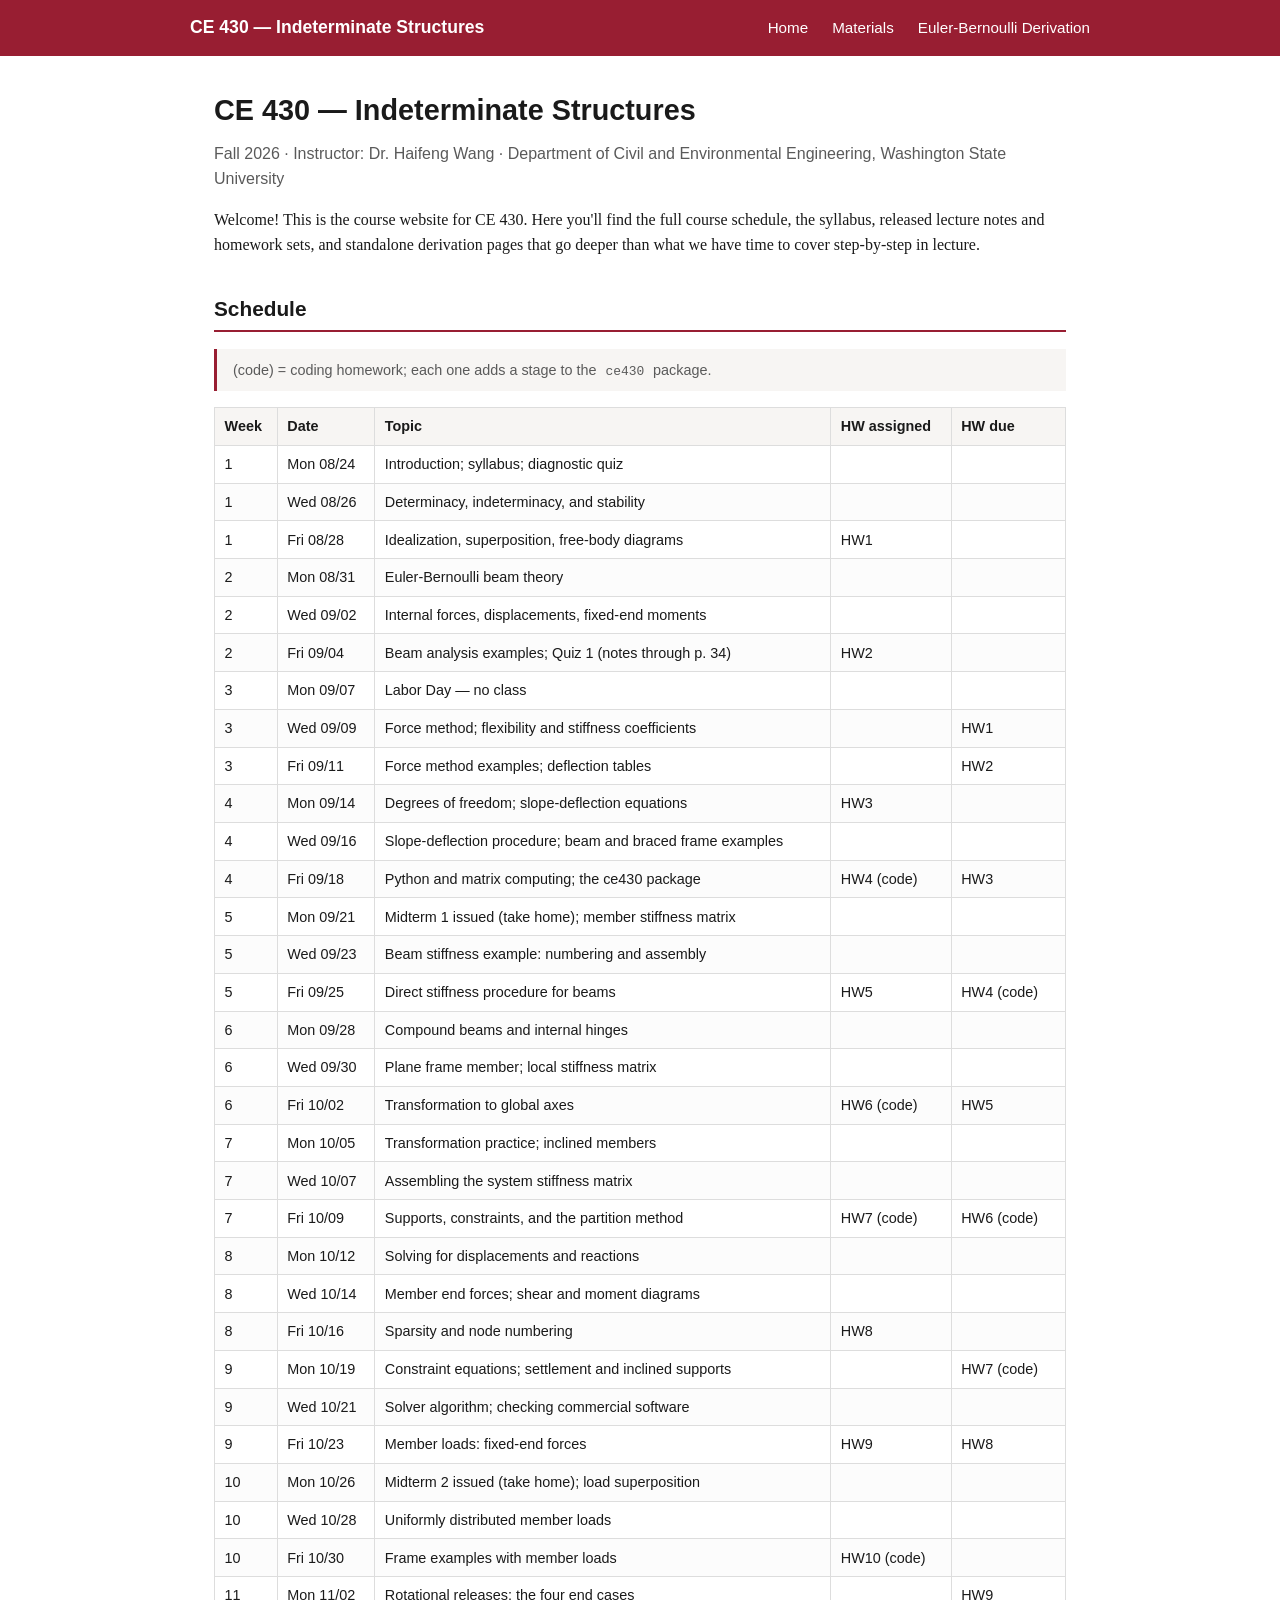
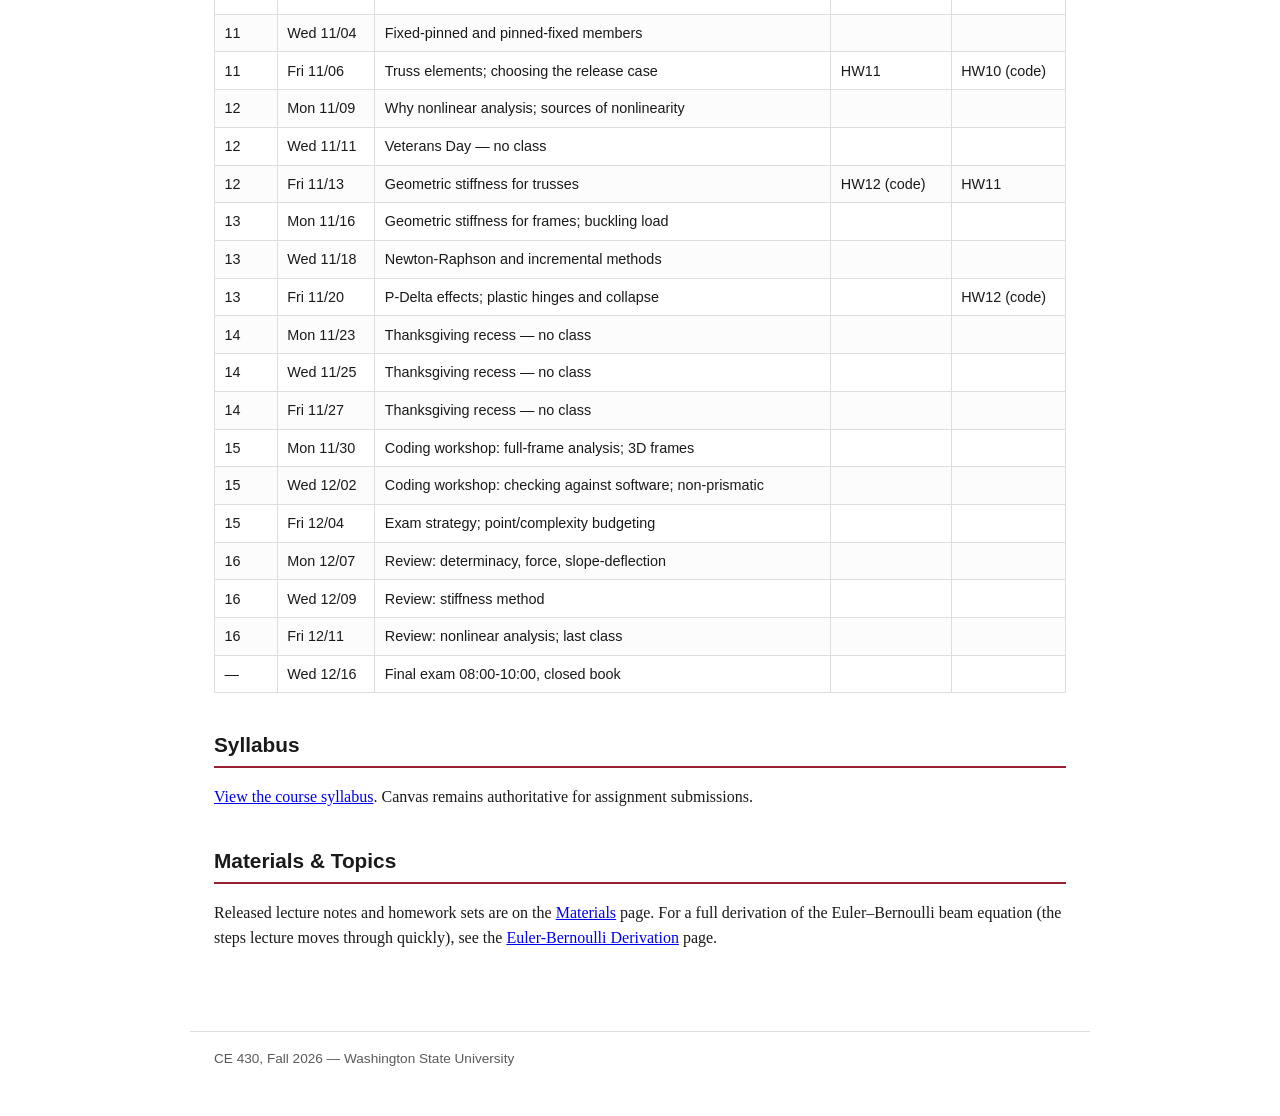
==== index.html @ 5d398f85 "site: update schedule — beam analysis and Quiz 1 on 09/04, force method shifted to week 3" ====
<!DOCTYPE html>
<html lang="en">
<head>
<meta charset="UTF-8">
<meta name="viewport" content="width=device-width, initial-scale=1">
<title>CE 430 — Course Home</title>
<link rel="stylesheet" href="assets/style.css">
</head>
<body>
<header class="site-nav">
<nav>
<span class="site-title">CE 430 — Indeterminate Structures</span>
<a href="index.html">Home</a>
<a href="materials.html">Materials</a>
<a href="euler_bernoulli.html">Euler-Bernoulli Derivation</a>
</nav>
</header>

<main>
<h1>CE 430 — Indeterminate Structures</h1>
<p class="subtitle">Fall 2026 &middot; Instructor: Dr. Haifeng Wang &middot; Department of Civil and Environmental Engineering, Washington State University</p>

<p>Welcome! This is the course website for CE 430. Here you'll find the
full course schedule, the syllabus, released lecture notes and
homework sets, and standalone derivation pages that go deeper than
what we have time to cover step-by-step in lecture.</p>

<h2>Schedule</h2>
<p class="schedule-note">(code) = coding homework; each one adds a stage to the <code>ce430</code> package.</p>
<table class="schedule">
  <thead>
    <tr><th>Week</th><th>Date</th><th>Topic</th><th>HW assigned</th><th>HW due</th></tr>
  </thead>
  <tbody>
    <tr><td>1</td><td>Mon 08/24</td><td>Introduction; syllabus; diagnostic quiz</td><td></td><td></td></tr>
    <tr><td>1</td><td>Wed 08/26</td><td>Determinacy, indeterminacy, and stability</td><td></td><td></td></tr>
    <tr><td>1</td><td>Fri 08/28</td><td>Idealization, superposition, free-body diagrams</td><td>HW1</td><td></td></tr>
    <tr><td>2</td><td>Mon 08/31</td><td>Euler-Bernoulli beam theory</td><td></td><td></td></tr>
    <tr><td>2</td><td>Wed 09/02</td><td>Internal forces, displacements, fixed-end moments</td><td></td><td></td></tr>
    <tr><td>2</td><td>Fri 09/04</td><td>Beam analysis examples; Quiz 1 (notes through p. 34)</td><td>HW2</td><td></td></tr>
    <tr><td>3</td><td>Mon 09/07</td><td>Labor Day — no class</td><td></td><td></td></tr>
    <tr><td>3</td><td>Wed 09/09</td><td>Force method; flexibility and stiffness coefficients</td><td></td><td>HW1</td></tr>
    <tr><td>3</td><td>Fri 09/11</td><td>Force method examples; deflection tables</td><td></td><td>HW2</td></tr>
    <tr><td>4</td><td>Mon 09/14</td><td>Degrees of freedom; slope-deflection equations</td><td>HW3</td><td></td></tr>
    <tr><td>4</td><td>Wed 09/16</td><td>Slope-deflection procedure; beam and braced frame examples</td><td></td><td></td></tr>
    <tr><td>4</td><td>Fri 09/18</td><td>Python and matrix computing; the ce430 package</td><td>HW4 (code)</td><td>HW3</td></tr>
    <tr><td>5</td><td>Mon 09/21</td><td>Midterm 1 issued (take home); member stiffness matrix</td><td></td><td></td></tr>
    <tr><td>5</td><td>Wed 09/23</td><td>Beam stiffness example: numbering and assembly</td><td></td><td></td></tr>
    <tr><td>5</td><td>Fri 09/25</td><td>Direct stiffness procedure for beams</td><td>HW5</td><td>HW4 (code)</td></tr>
    <tr><td>6</td><td>Mon 09/28</td><td>Compound beams and internal hinges</td><td></td><td></td></tr>
    <tr><td>6</td><td>Wed 09/30</td><td>Plane frame member; local stiffness matrix</td><td></td><td></td></tr>
    <tr><td>6</td><td>Fri 10/02</td><td>Transformation to global axes</td><td>HW6 (code)</td><td>HW5</td></tr>
    <tr><td>7</td><td>Mon 10/05</td><td>Transformation practice; inclined members</td><td></td><td></td></tr>
    <tr><td>7</td><td>Wed 10/07</td><td>Assembling the system stiffness matrix</td><td></td><td></td></tr>
    <tr><td>7</td><td>Fri 10/09</td><td>Supports, constraints, and the partition method</td><td>HW7 (code)</td><td>HW6 (code)</td></tr>
    <tr><td>8</td><td>Mon 10/12</td><td>Solving for displacements and reactions</td><td></td><td></td></tr>
    <tr><td>8</td><td>Wed 10/14</td><td>Member end forces; shear and moment diagrams</td><td></td><td></td></tr>
    <tr><td>8</td><td>Fri 10/16</td><td>Sparsity and node numbering</td><td>HW8</td><td></td></tr>
    <tr><td>9</td><td>Mon 10/19</td><td>Constraint equations; settlement and inclined supports</td><td></td><td>HW7 (code)</td></tr>
    <tr><td>9</td><td>Wed 10/21</td><td>Solver algorithm; checking commercial software</td><td></td><td></td></tr>
    <tr><td>9</td><td>Fri 10/23</td><td>Member loads: fixed-end forces</td><td>HW9</td><td>HW8</td></tr>
    <tr><td>10</td><td>Mon 10/26</td><td>Midterm 2 issued (take home); load superposition</td><td></td><td></td></tr>
    <tr><td>10</td><td>Wed 10/28</td><td>Uniformly distributed member loads</td><td></td><td></td></tr>
    <tr><td>10</td><td>Fri 10/30</td><td>Frame examples with member loads</td><td>HW10 (code)</td><td></td></tr>
    <tr><td>11</td><td>Mon 11/02</td><td>Rotational releases: the four end cases</td><td></td><td>HW9</td></tr>
    <tr><td>11</td><td>Wed 11/04</td><td>Fixed-pinned and pinned-fixed members</td><td></td><td></td></tr>
    <tr><td>11</td><td>Fri 11/06</td><td>Truss elements; choosing the release case</td><td>HW11</td><td>HW10 (code)</td></tr>
    <tr><td>12</td><td>Mon 11/09</td><td>Why nonlinear analysis; sources of nonlinearity</td><td></td><td></td></tr>
    <tr><td>12</td><td>Wed 11/11</td><td>Veterans Day — no class</td><td></td><td></td></tr>
    <tr><td>12</td><td>Fri 11/13</td><td>Geometric stiffness for trusses</td><td>HW12 (code)</td><td>HW11</td></tr>
    <tr><td>13</td><td>Mon 11/16</td><td>Geometric stiffness for frames; buckling load</td><td></td><td></td></tr>
    <tr><td>13</td><td>Wed 11/18</td><td>Newton-Raphson and incremental methods</td><td></td><td></td></tr>
    <tr><td>13</td><td>Fri 11/20</td><td>P-Delta effects; plastic hinges and collapse</td><td></td><td>HW12 (code)</td></tr>
    <tr><td>14</td><td>Mon 11/23</td><td>Thanksgiving recess — no class</td><td></td><td></td></tr>
    <tr><td>14</td><td>Wed 11/25</td><td>Thanksgiving recess — no class</td><td></td><td></td></tr>
    <tr><td>14</td><td>Fri 11/27</td><td>Thanksgiving recess — no class</td><td></td><td></td></tr>
    <tr><td>15</td><td>Mon 11/30</td><td>Coding workshop: full-frame analysis; 3D frames</td><td></td><td></td></tr>
    <tr><td>15</td><td>Wed 12/02</td><td>Coding workshop: checking against software; non-prismatic</td><td></td><td></td></tr>
    <tr><td>15</td><td>Fri 12/04</td><td>Exam strategy; point/complexity budgeting</td><td></td><td></td></tr>
    <tr><td>16</td><td>Mon 12/07</td><td>Review: determinacy, force, slope-deflection</td><td></td><td></td></tr>
    <tr><td>16</td><td>Wed 12/09</td><td>Review: stiffness method</td><td></td><td></td></tr>
    <tr><td>16</td><td>Fri 12/11</td><td>Review: nonlinear analysis; last class</td><td></td><td></td></tr>
    <tr><td>—</td><td>Wed 12/16</td><td>Final exam 08:00-10:00, closed book</td><td></td><td></td></tr>
  </tbody>
</table>
<h2>Syllabus</h2>
<p><a href="syllabus.html">View the course syllabus</a>.
Canvas remains authoritative for assignment submissions.</p>

<h2>Materials &amp; Topics</h2>
<p>Released lecture notes and homework sets are on the
<a href="materials.html">Materials</a> page. For a full derivation of
the Euler&ndash;Bernoulli beam equation (the steps lecture moves
through quickly), see the
<a href="euler_bernoulli.html">Euler-Bernoulli Derivation</a> page.</p>
</main>

<footer class="site-footer">
CE 430, Fall 2026 &mdash; Washington State University
</footer>
</body>
</html>
---- assets/style.css ----
:root {
  --accent: #981e32;
  --text: #1a1a1a;
  --muted: #5a5a5a;
  --border: #ddd;
  --bg-alt: #f7f5f3;
}

* { box-sizing: border-box; }

body {
  margin: 0;
  font-family: Georgia, "Times New Roman", serif;
  color: var(--text);
  line-height: 1.55;
  background: #fff;
}

header.site-nav {
  background: var(--accent);
  padding: 0.9rem 1.5rem;
}

header.site-nav nav {
  max-width: 900px;
  margin: 0 auto;
  display: flex;
  flex-wrap: wrap;
  gap: 1.5rem;
  align-items: baseline;
}

header.site-nav .site-title {
  font-family: Arial, Helvetica, sans-serif;
  font-weight: bold;
  color: #fff;
  font-size: 1.1rem;
  margin-right: auto;
}

header.site-nav a {
  color: #fff;
  text-decoration: none;
  font-family: Arial, Helvetica, sans-serif;
  font-size: 0.95rem;
}

header.site-nav a:hover {
  text-decoration: underline;
}

main {
  max-width: 900px;
  margin: 0 auto;
  padding: 2rem 1.5rem 4rem;
}

h1, h2, h3 {
  font-family: Arial, Helvetica, sans-serif;
  color: var(--text);
}

h1 { font-size: 1.8rem; margin-top: 0; }
h2 {
  font-size: 1.3rem;
  border-bottom: 2px solid var(--accent);
  padding-bottom: 0.3rem;
  margin-top: 2.2rem;
}

.subtitle {
  font-family: Arial, Helvetica, sans-serif;
  color: var(--muted);
  margin-top: -0.6rem;
}

.schedule-note, .caveat {
  font-family: Arial, Helvetica, sans-serif;
  font-size: 0.9rem;
  color: var(--muted);
  background: var(--bg-alt);
  border-left: 3px solid var(--accent);
  padding: 0.6rem 1rem;
}

table {
  border-collapse: collapse;
  width: 100%;
  font-family: Arial, Helvetica, sans-serif;
  font-size: 0.9rem;
  margin: 1rem 0 2rem;
}

table.schedule th, table.schedule td,
table.materials th, table.materials td {
  border: 1px solid var(--border);
  padding: 0.45rem 0.6rem;
  text-align: left;
  vertical-align: top;
}

table th {
  background: var(--bg-alt);
  font-weight: bold;
}

table.schedule tr:nth-child(even) td {
  background: #fcfcfc;
}

code {
  background: var(--bg-alt);
  padding: 0.1rem 0.3rem;
  border-radius: 3px;
  font-size: 0.9em;
}

.material-row {
  display: flex;
  justify-content: space-between;
  align-items: center;
  gap: 1rem;
  padding: 0.7rem 0;
  border-bottom: 1px solid var(--border);
}

.material-row a.download {
  font-family: Arial, Helvetica, sans-serif;
  background: var(--accent);
  color: #fff;
  text-decoration: none;
  padding: 0.35rem 0.9rem;
  border-radius: 4px;
  font-size: 0.9rem;
  white-space: nowrap;
}

.material-row a.download:hover {
  opacity: 0.85;
}

figure {
  margin: 1.5rem 0;
  text-align: center;
}

figure img {
  max-width: 100%;
  border: 1px solid var(--border);
  border-radius: 4px;
  background: #fff;
}

figcaption {
  font-family: Arial, Helvetica, sans-serif;
  font-size: 0.85rem;
  color: var(--muted);
  margin-top: 0.4rem;
}

.step {
  margin: 1.6rem 0;
}

.summary-table td, .summary-table th {
  font-size: 0.85rem;
}

footer.site-footer {
  max-width: 900px;
  margin: 0 auto;
  padding: 1rem 1.5rem 3rem;
  font-family: Arial, Helvetica, sans-serif;
  color: var(--muted);
  font-size: 0.85rem;
  border-top: 1px solid var(--border);
}
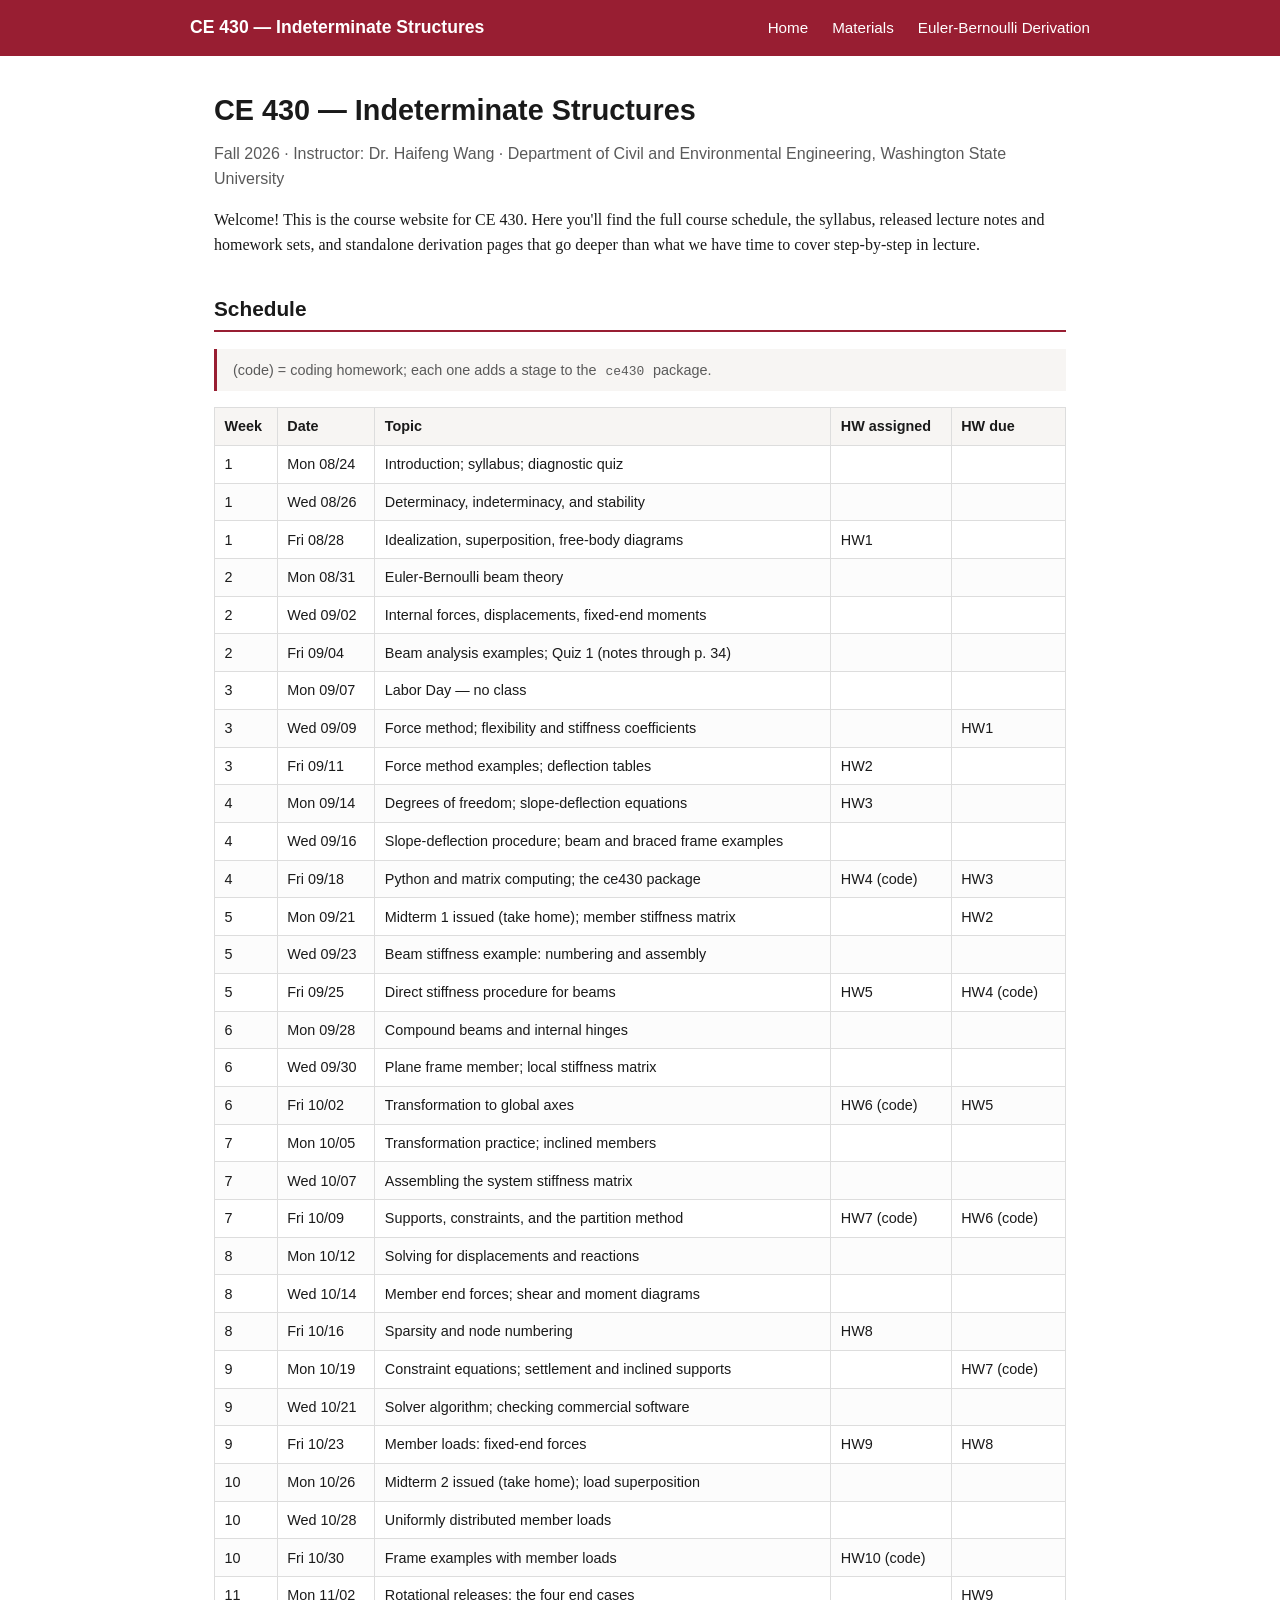
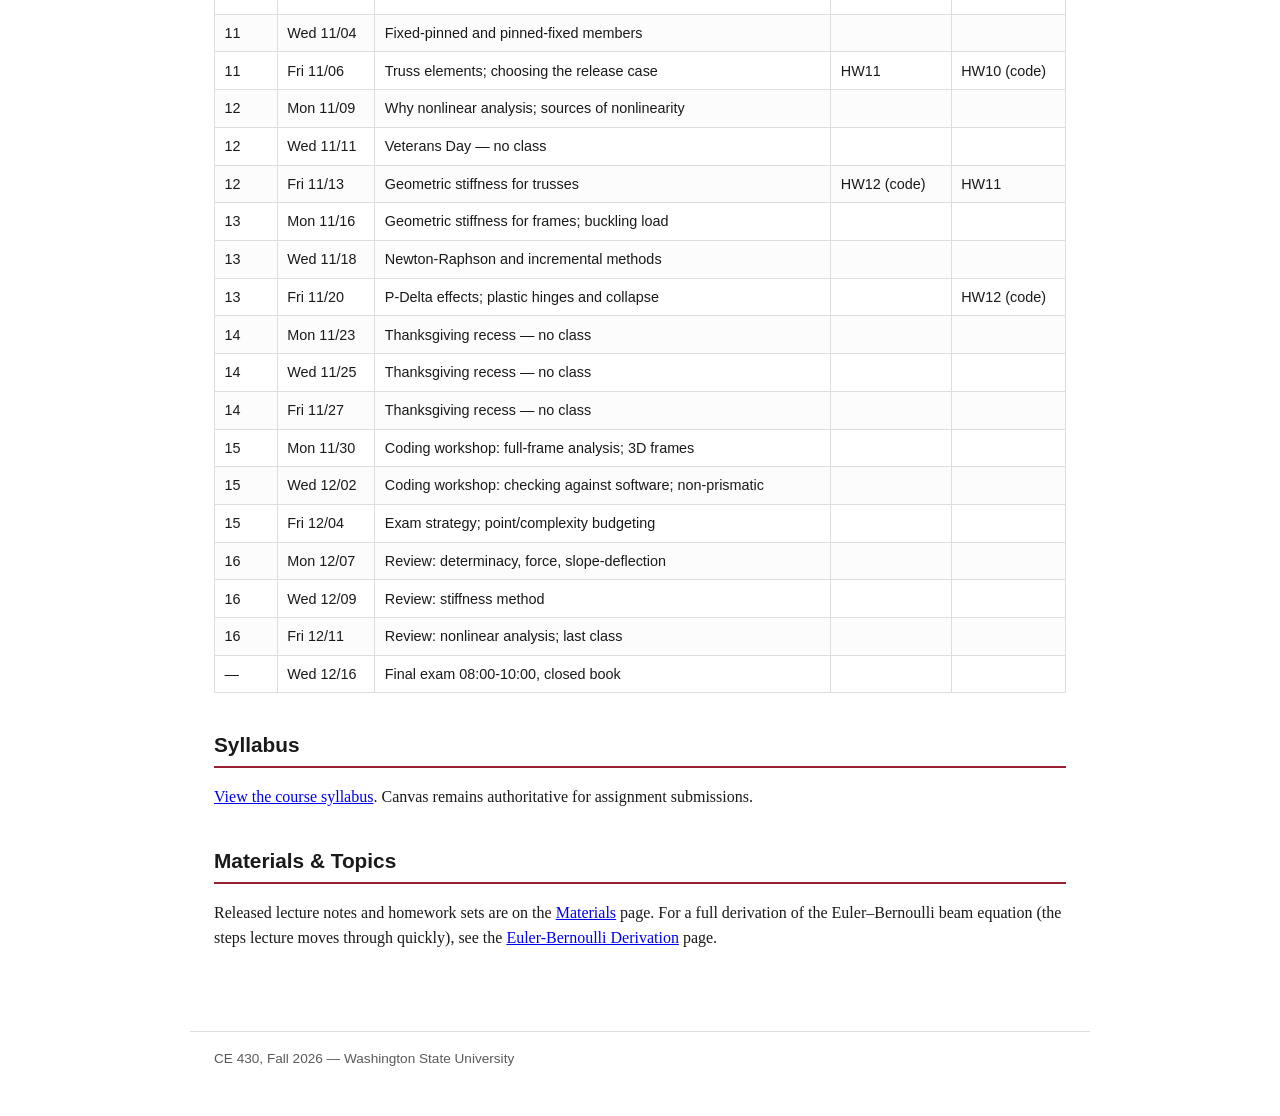
==== commit 2bf52a6d: "site: update schedule — HW2 posted 09/11, due 09/21 Amends the previous schedule update: HW2 is not " ====
--- a/index.html
+++ b/index.html
@@ -37,14 +37,14 @@
     <tr><td>1</td><td>Fri 08/28</td><td>Idealization, superposition, free-body diagrams</td><td>HW1</td><td></td></tr>
     <tr><td>2</td><td>Mon 08/31</td><td>Euler-Bernoulli beam theory</td><td></td><td></td></tr>
     <tr><td>2</td><td>Wed 09/02</td><td>Internal forces, displacements, fixed-end moments</td><td></td><td></td></tr>
-    <tr><td>2</td><td>Fri 09/04</td><td>Beam analysis examples; Quiz 1 (notes through p. 34)</td><td>HW2</td><td></td></tr>
+    <tr><td>2</td><td>Fri 09/04</td><td>Beam analysis examples; Quiz 1 (notes through p. 34)</td><td></td><td></td></tr>
     <tr><td>3</td><td>Mon 09/07</td><td>Labor Day — no class</td><td></td><td></td></tr>
     <tr><td>3</td><td>Wed 09/09</td><td>Force method; flexibility and stiffness coefficients</td><td></td><td>HW1</td></tr>
-    <tr><td>3</td><td>Fri 09/11</td><td>Force method examples; deflection tables</td><td></td><td>HW2</td></tr>
+    <tr><td>3</td><td>Fri 09/11</td><td>Force method examples; deflection tables</td><td>HW2</td><td></td></tr>
     <tr><td>4</td><td>Mon 09/14</td><td>Degrees of freedom; slope-deflection equations</td><td>HW3</td><td></td></tr>
     <tr><td>4</td><td>Wed 09/16</td><td>Slope-deflection procedure; beam and braced frame examples</td><td></td><td></td></tr>
     <tr><td>4</td><td>Fri 09/18</td><td>Python and matrix computing; the ce430 package</td><td>HW4 (code)</td><td>HW3</td></tr>
-    <tr><td>5</td><td>Mon 09/21</td><td>Midterm 1 issued (take home); member stiffness matrix</td><td></td><td></td></tr>
+    <tr><td>5</td><td>Mon 09/21</td><td>Midterm 1 issued (take home); member stiffness matrix</td><td></td><td>HW2</td></tr>
     <tr><td>5</td><td>Wed 09/23</td><td>Beam stiffness example: numbering and assembly</td><td></td><td></td></tr>
     <tr><td>5</td><td>Fri 09/25</td><td>Direct stiffness procedure for beams</td><td>HW5</td><td>HW4 (code)</td></tr>
     <tr><td>6</td><td>Mon 09/28</td><td>Compound beams and internal hinges</td><td></td><td></td></tr>
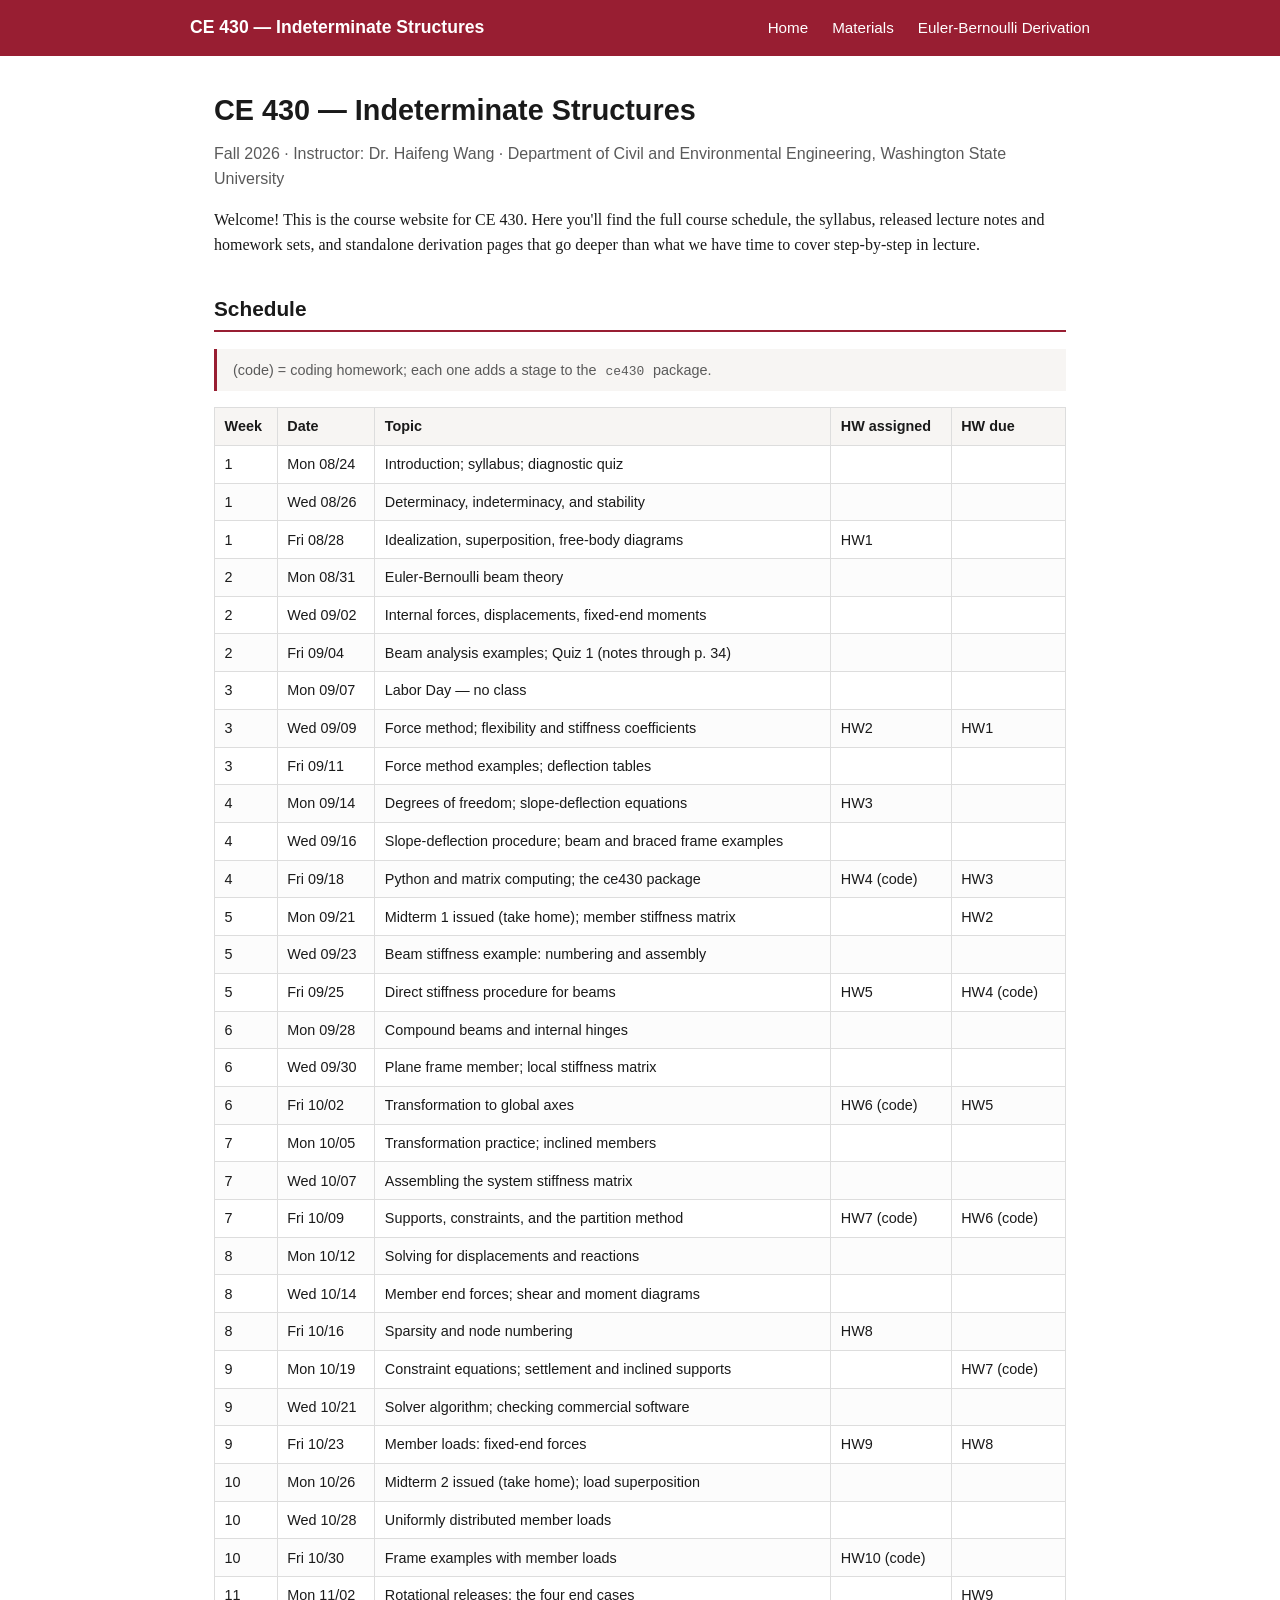
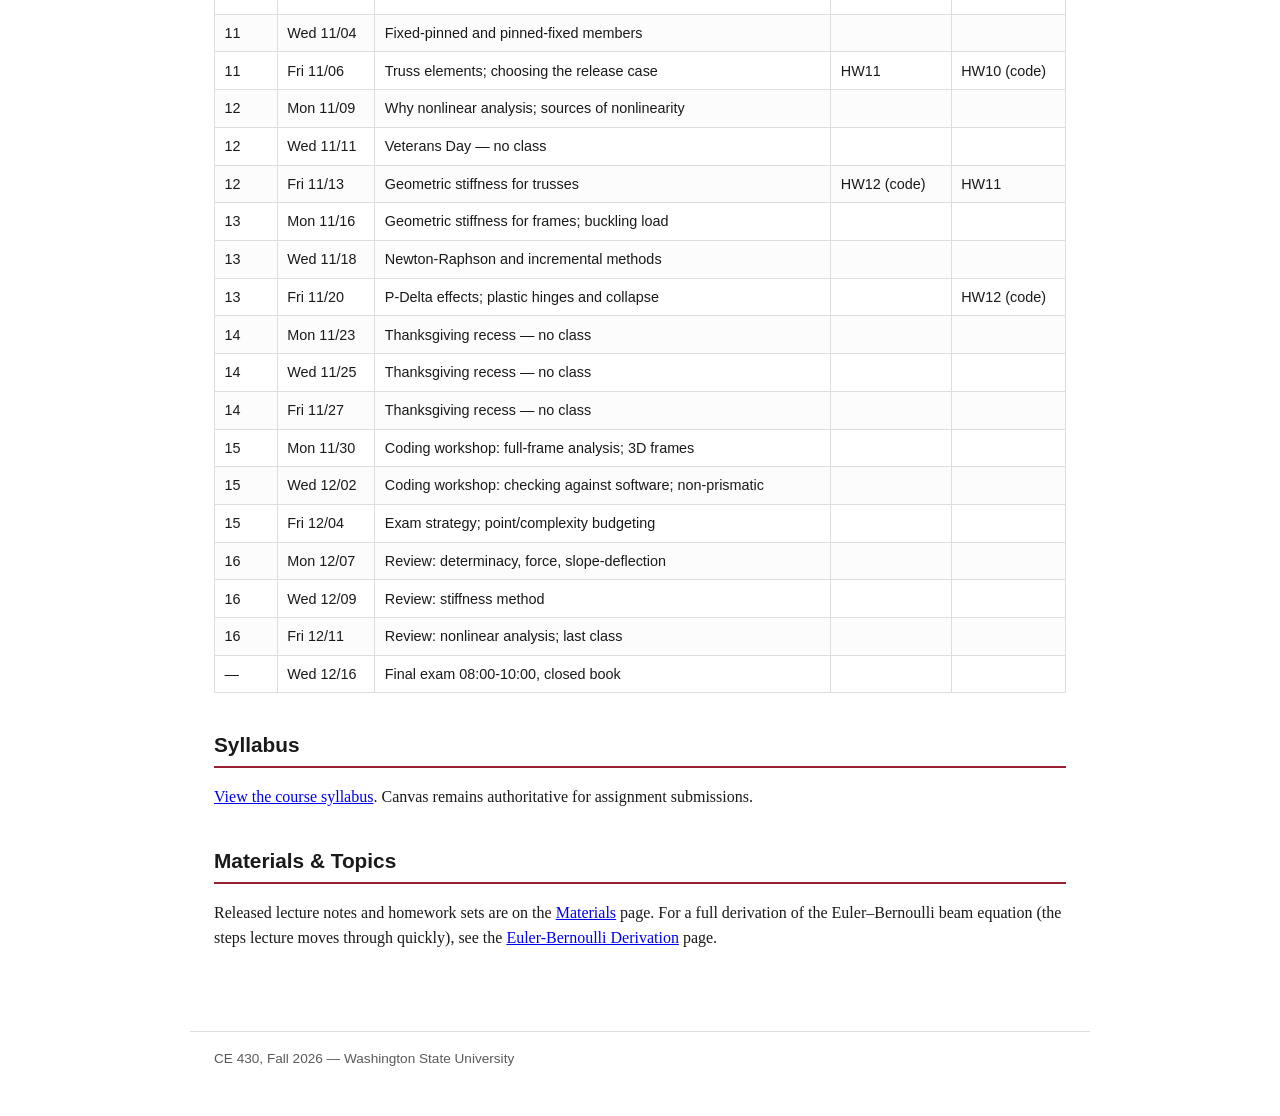
==== commit 71b31ecf: "site: HW2 posted 09/09" ====
--- a/index.html
+++ b/index.html
@@ -39,8 +39,8 @@
     <tr><td>2</td><td>Wed 09/02</td><td>Internal forces, displacements, fixed-end moments</td><td></td><td></td></tr>
     <tr><td>2</td><td>Fri 09/04</td><td>Beam analysis examples; Quiz 1 (notes through p. 34)</td><td></td><td></td></tr>
     <tr><td>3</td><td>Mon 09/07</td><td>Labor Day — no class</td><td></td><td></td></tr>
-    <tr><td>3</td><td>Wed 09/09</td><td>Force method; flexibility and stiffness coefficients</td><td></td><td>HW1</td></tr>
-    <tr><td>3</td><td>Fri 09/11</td><td>Force method examples; deflection tables</td><td>HW2</td><td></td></tr>
+    <tr><td>3</td><td>Wed 09/09</td><td>Force method; flexibility and stiffness coefficients</td><td>HW2</td><td>HW1</td></tr>
+    <tr><td>3</td><td>Fri 09/11</td><td>Force method examples; deflection tables</td><td></td><td></td></tr>
     <tr><td>4</td><td>Mon 09/14</td><td>Degrees of freedom; slope-deflection equations</td><td>HW3</td><td></td></tr>
     <tr><td>4</td><td>Wed 09/16</td><td>Slope-deflection procedure; beam and braced frame examples</td><td></td><td></td></tr>
     <tr><td>4</td><td>Fri 09/18</td><td>Python and matrix computing; the ce430 package</td><td>HW4 (code)</td><td>HW3</td></tr>
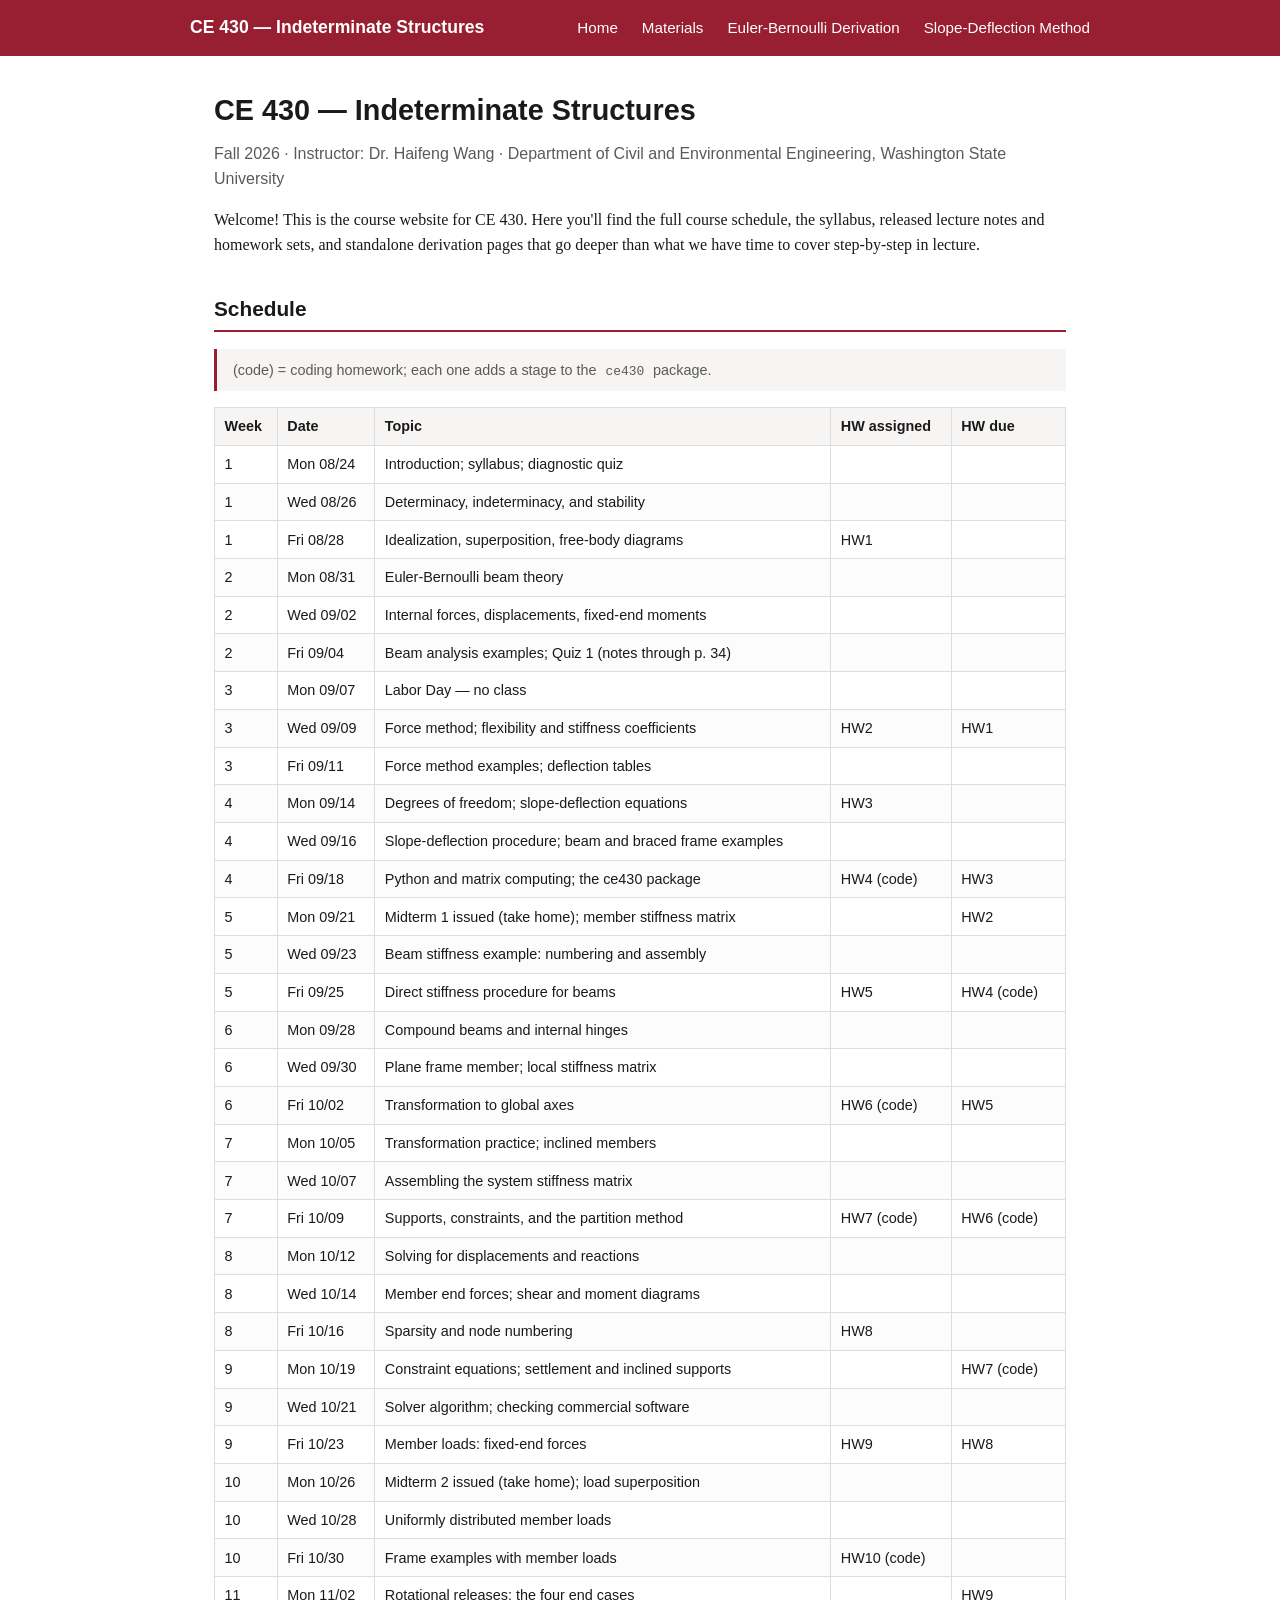
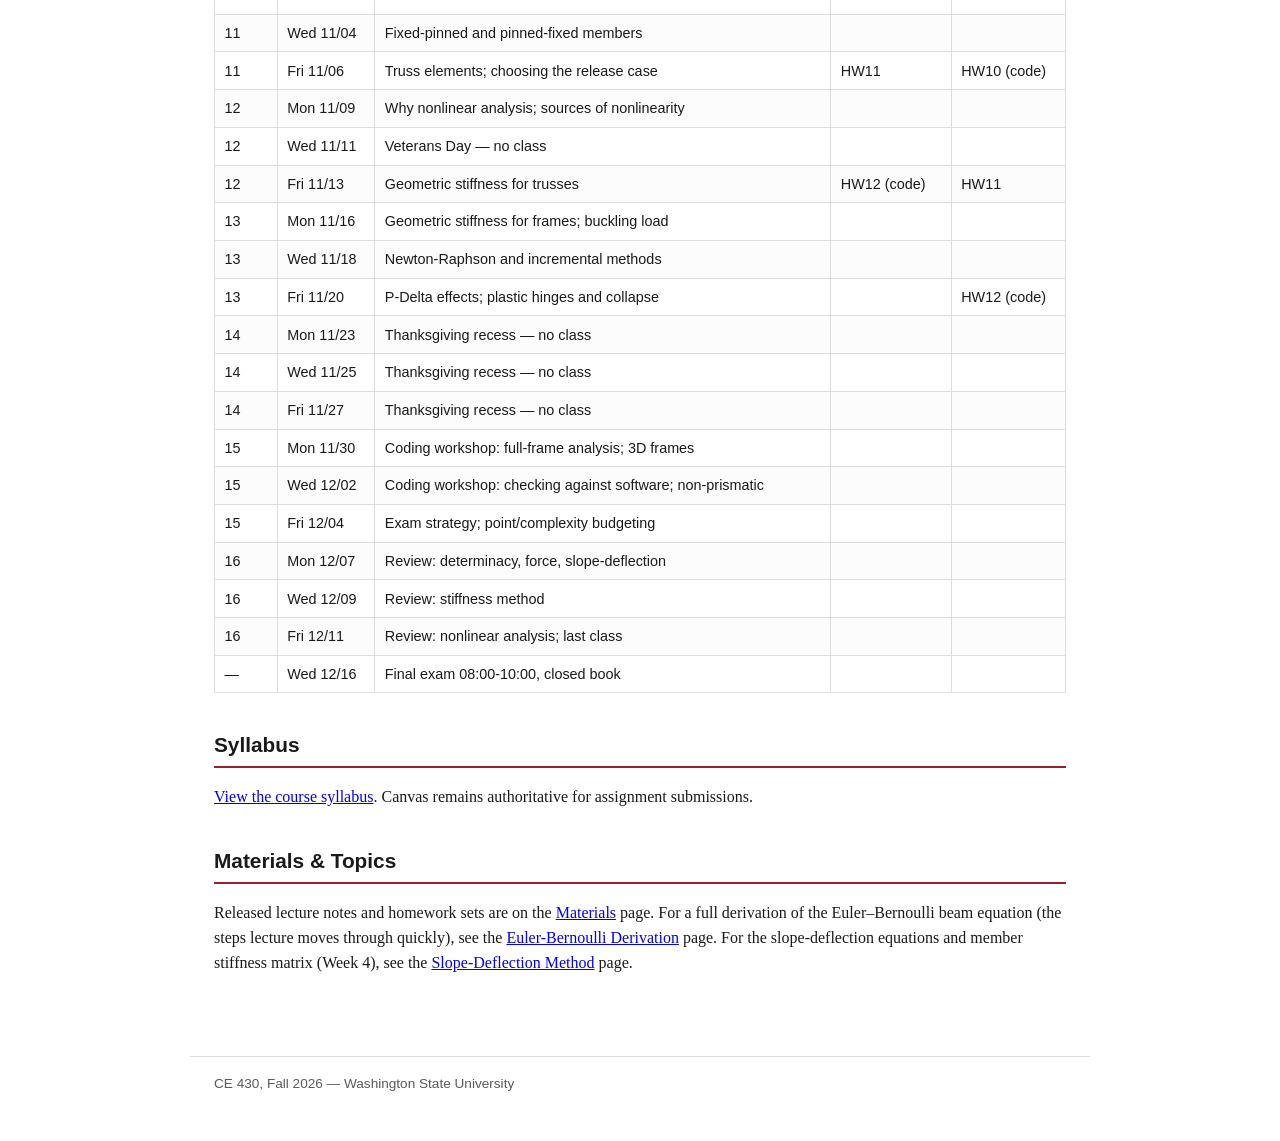
==== commit 4f09ee41: "site: add slope-deflection method page Member kinematics + sign convention (matplotlib SVG figure), " ====
--- a/index.html
+++ b/index.html
@@ -13,6 +13,7 @@
 <a href="index.html">Home</a>
 <a href="materials.html">Materials</a>
 <a href="euler_bernoulli.html">Euler-Bernoulli Derivation</a>
+<a href="slope_deflection.html">Slope-Deflection Method</a>
 </nav>
 </header>
 
@@ -92,7 +93,10 @@
 <a href="materials.html">Materials</a> page. For a full derivation of
 the Euler&ndash;Bernoulli beam equation (the steps lecture moves
 through quickly), see the
-<a href="euler_bernoulli.html">Euler-Bernoulli Derivation</a> page.</p>
+<a href="euler_bernoulli.html">Euler-Bernoulli Derivation</a> page. For
+the slope-deflection equations and member stiffness matrix (Week 4),
+see the
+<a href="slope_deflection.html">Slope-Deflection Method</a> page.</p>
 </main>
 
 <footer class="site-footer">
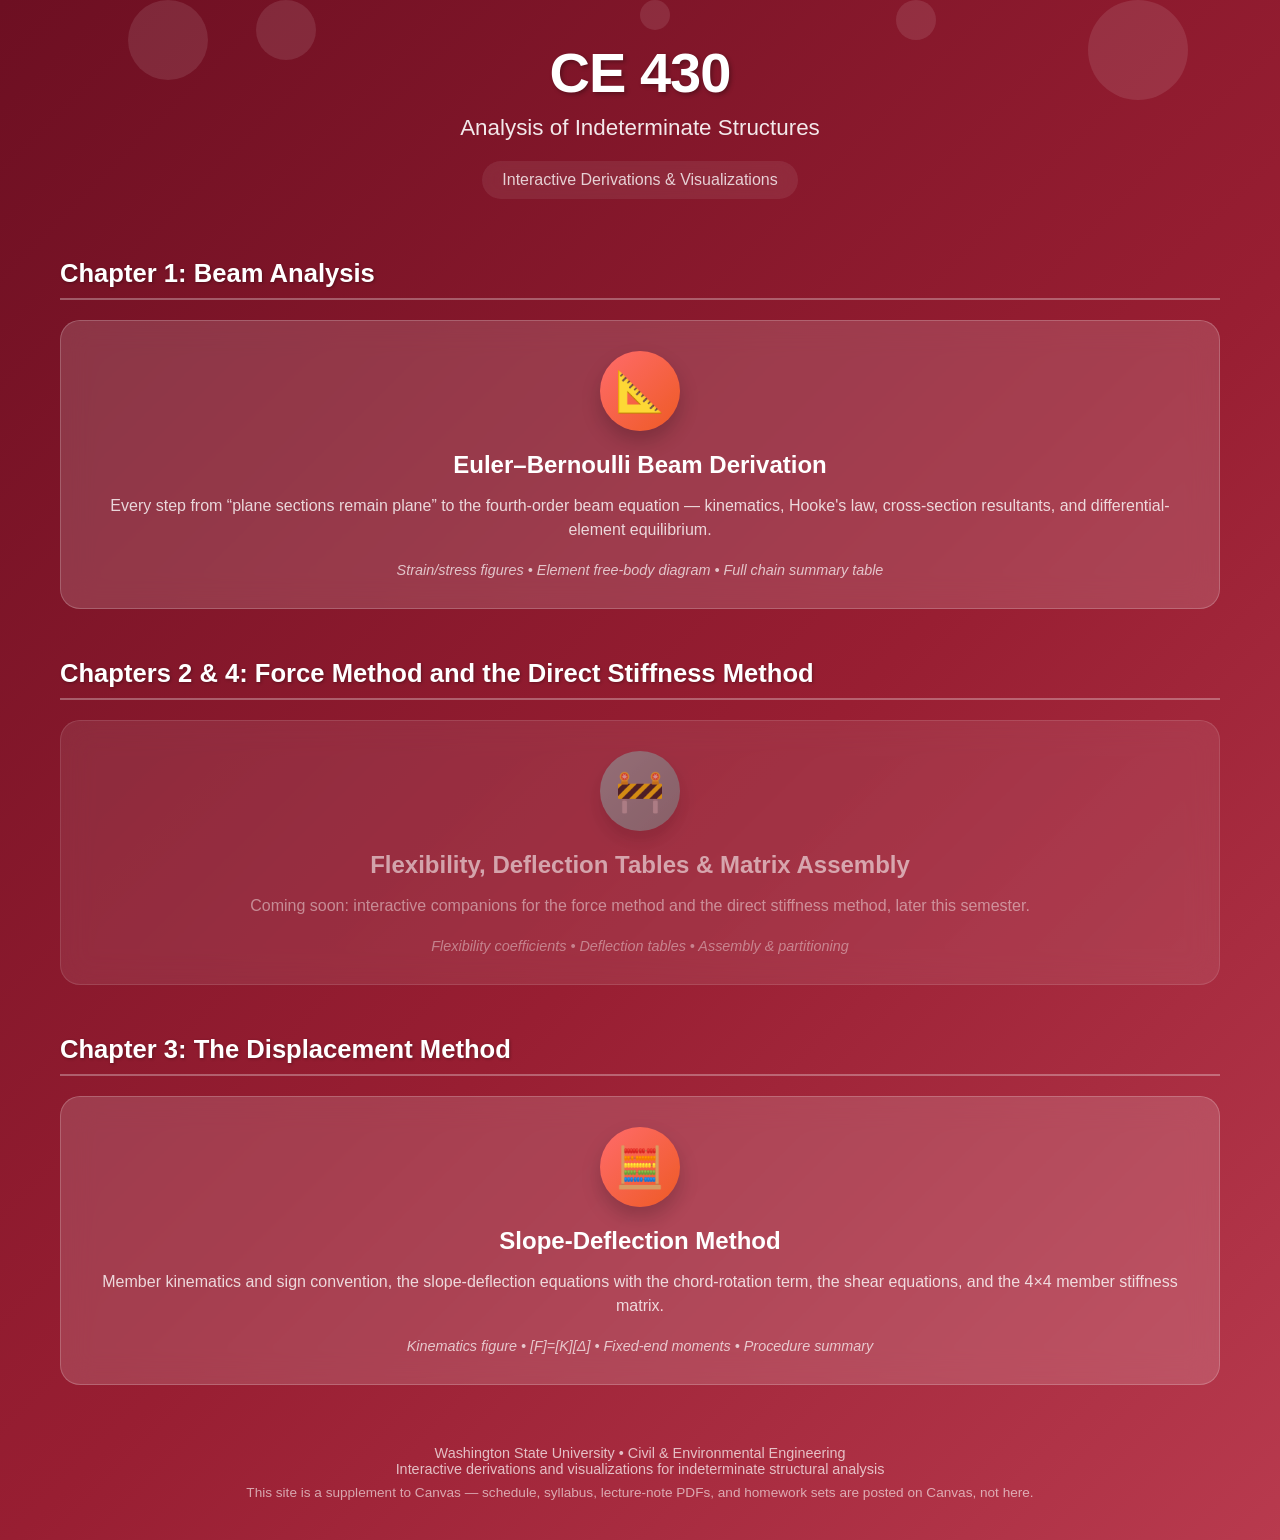
==== commit 81af2eb2: "site: restructure to CE 512-style landing page + chapter pages Instructor directive: match the forma" ====
--- a/index.html
+++ b/index.html
@@ -1,106 +1,410 @@
 <!DOCTYPE html>
 <html lang="en">
 <head>
-<meta charset="UTF-8">
-<meta name="viewport" content="width=device-width, initial-scale=1">
-<title>CE 430 — Course Home</title>
-<link rel="stylesheet" href="assets/style.css">
+    <meta charset="UTF-8">
+    <meta name="viewport" content="width=device-width, initial-scale=1.0">
+    <title>CE 430 - Analysis of Indeterminate Structures</title>
+    <!-- Matomo: CE 512's tracker (matomo.waecoco.com, siteId 12) is
+         instructor-owned and course-specific; CE 430 needs its own
+         siteId before this can be wired up. Placeholder only. -->
+    <!--
+    <script>
+      var _paq = window._paq = window._paq || [];
+      _paq.push(['trackPageView']);
+      _paq.push(['enableLinkTracking']);
+      (function() {
+        var u="https://matomo.waecoco.com/";
+        _paq.push(['setTrackerUrl', u+'matomo.php']);
+        _paq.push(['setSiteId', 'REPLACE_WITH_CE430_SITE_ID']);
+        var d=document, g=d.createElement('script'), s=d.getElementsByTagName('script')[0];
+        g.async=true; g.src=u+'matomo.js'; s.parentNode.insertBefore(g,s);
+      })();
+    </script>
+    -->
+    <style>
+        * {
+            margin: 0;
+            padding: 0;
+            box-sizing: border-box;
+        }
+
+        body {
+            font-family: 'Segoe UI', Tahoma, Geneva, Verdana, sans-serif;
+            background: linear-gradient(135deg, #6d0f22 0%, #981e32 55%, #b83a4e 100%);
+            min-height: 100vh;
+            overflow-x: hidden;
+            position: relative;
+        }
+
+        /* Animated background particles */
+        .particles {
+            position: fixed;
+            top: 0;
+            left: 0;
+            width: 100%;
+            height: 100%;
+            pointer-events: none;
+            z-index: 1;
+        }
+
+        .particle {
+            position: absolute;
+            background: rgba(255, 255, 255, 0.1);
+            border-radius: 50%;
+            animation: float 6s ease-in-out infinite;
+        }
+
+        .particle:nth-child(1) { width: 80px; height: 80px; left: 10%; animation-delay: 0s; }
+        .particle:nth-child(2) { width: 60px; height: 60px; left: 20%; animation-delay: -2s; }
+        .particle:nth-child(3) { width: 40px; height: 40px; left: 70%; animation-delay: -4s; }
+        .particle:nth-child(4) { width: 100px; height: 100px; left: 85%; animation-delay: -1s; }
+        .particle:nth-child(5) { width: 30px; height: 30px; left: 50%; animation-delay: -3s; }
+
+        @keyframes float {
+            0%, 100% { transform: translateY(0px) rotate(0deg); opacity: 0.3; }
+            50% { transform: translateY(-20px) rotate(180deg); opacity: 0.8; }
+        }
+
+        /* Structural-analysis equations drifting in the background */
+        .equations {
+            position: fixed;
+            top: 0;
+            left: 0;
+            width: 100%;
+            height: 100%;
+            pointer-events: none;
+            z-index: 1;
+            opacity: 0.05;
+            font-size: 24px;
+            color: white;
+        }
+
+        .equation {
+            position: absolute;
+            font-family: 'Times New Roman', serif;
+            animation: drift 20s linear infinite;
+        }
+
+        .equation:nth-child(1) { top: 10%; left: -20%; animation-delay: 0s; }
+        .equation:nth-child(2) { top: 30%; left: -30%; animation-delay: -5s; }
+        .equation:nth-child(3) { top: 50%; left: -25%; animation-delay: -10s; }
+        .equation:nth-child(4) { top: 70%; left: -35%; animation-delay: -15s; }
+
+        @keyframes drift {
+            0% { transform: translateX(0); }
+            100% { transform: translateX(calc(100vw + 400px)); }
+        }
+
+        .container {
+            position: relative;
+            z-index: 10;
+            max-width: 1200px;
+            margin: 0 auto;
+            padding: 40px 20px;
+        }
+
+        .header {
+            text-align: center;
+            margin-bottom: 60px;
+            color: white;
+        }
+
+        .title {
+            font-size: 3.5rem;
+            font-weight: 700;
+            margin-bottom: 10px;
+            text-shadow: 2px 2px 4px rgba(0, 0, 0, 0.3);
+            letter-spacing: -1px;
+        }
+
+        .subtitle {
+            font-size: 1.4rem;
+            font-weight: 300;
+            opacity: 0.9;
+            margin-bottom: 20px;
+        }
+
+        .course-info {
+            font-size: 1rem;
+            opacity: 0.8;
+            background: rgba(255, 255, 255, 0.1);
+            padding: 10px 20px;
+            border-radius: 25px;
+            display: inline-block;
+            backdrop-filter: blur(10px);
+        }
+
+        .modules-grid {
+            display: grid;
+            grid-template-columns: repeat(auto-fit, minmax(350px, 1fr));
+            gap: 30px;
+            margin-top: 20px;
+        }
+
+        .chapter-section {
+            margin-top: 50px;
+        }
+
+        .chapter-section:first-of-type {
+            margin-top: 40px;
+        }
+
+        .chapter-title {
+            color: white;
+            font-size: 1.6rem;
+            font-weight: 600;
+            padding-bottom: 10px;
+            border-bottom: 2px solid rgba(255, 255, 255, 0.3);
+            text-shadow: 1px 1px 3px rgba(0, 0, 0, 0.3);
+        }
+
+        .module-card {
+            background: rgba(255, 255, 255, 0.15);
+            backdrop-filter: blur(15px);
+            border-radius: 20px;
+            padding: 30px;
+            text-align: center;
+            transition: all 0.3s ease;
+            border: 1px solid rgba(255, 255, 255, 0.2);
+            position: relative;
+            overflow: hidden;
+            cursor: pointer;
+        }
+
+        .module-card:hover {
+            transform: translateY(-10px);
+            background: rgba(255, 255, 255, 0.25);
+            box-shadow: 0 20px 40px rgba(0, 0, 0, 0.2);
+        }
+
+        .module-card::before {
+            content: '';
+            position: absolute;
+            top: -2px;
+            left: -2px;
+            right: -2px;
+            bottom: -2px;
+            background: linear-gradient(45deg, rgba(255, 255, 255, 0.3), transparent, rgba(255, 255, 255, 0.3));
+            border-radius: 22px;
+            z-index: -1;
+            opacity: 0;
+            transition: opacity 0.3s ease;
+        }
+
+        .module-card:hover::before {
+            opacity: 1;
+        }
+
+        .module-icon {
+            width: 80px;
+            height: 80px;
+            margin: 0 auto 20px;
+            background: linear-gradient(135deg, #ff6b6b, #ee5a24);
+            border-radius: 50%;
+            display: flex;
+            align-items: center;
+            justify-content: center;
+            font-size: 2.5rem;
+            color: white;
+            box-shadow: 0 10px 20px rgba(0, 0, 0, 0.2);
+        }
+
+        .module-title {
+            font-size: 1.5rem;
+            font-weight: 600;
+            color: white;
+            margin-bottom: 15px;
+        }
+
+        .module-description {
+            color: rgba(255, 255, 255, 0.8);
+            font-size: 1rem;
+            line-height: 1.5;
+            margin-bottom: 20px;
+        }
+
+        .module-topics {
+            font-size: 0.9rem;
+            color: rgba(255, 255, 255, 0.7);
+            font-style: italic;
+        }
+
+        .coming-soon {
+            opacity: 0.6;
+            cursor: not-allowed;
+        }
+
+        .coming-soon .module-icon {
+            background: linear-gradient(135deg, #95a5a6, #7f8c8d);
+        }
+
+        .coming-soon:hover {
+            transform: none;
+            background: rgba(255, 255, 255, 0.15);
+            box-shadow: none;
+        }
+
+        .footer {
+            text-align: center;
+            margin-top: 60px;
+            color: rgba(255, 255, 255, 0.7);
+            font-size: 0.9rem;
+        }
+
+        .footer .canvas-note {
+            margin-top: 8px;
+            font-size: 0.85rem;
+            opacity: 0.85;
+        }
+
+        /* Responsive design */
+        @media (max-width: 768px) {
+            .title {
+                font-size: 2.5rem;
+            }
+            .subtitle {
+                font-size: 1.2rem;
+            }
+            .modules-grid {
+                grid-template-columns: 1fr;
+            }
+            .container {
+                padding: 20px 15px;
+            }
+        }
+    </style>
 </head>
 <body>
-<header class="site-nav">
-<nav>
-<span class="site-title">CE 430 — Indeterminate Structures</span>
-<a href="index.html">Home</a>
-<a href="materials.html">Materials</a>
-<a href="euler_bernoulli.html">Euler-Bernoulli Derivation</a>
-<a href="slope_deflection.html">Slope-Deflection Method</a>
-</nav>
-</header>
-
-<main>
-<h1>CE 430 — Indeterminate Structures</h1>
-<p class="subtitle">Fall 2026 &middot; Instructor: Dr. Haifeng Wang &middot; Department of Civil and Environmental Engineering, Washington State University</p>
-
-<p>Welcome! This is the course website for CE 430. Here you'll find the
-full course schedule, the syllabus, released lecture notes and
-homework sets, and standalone derivation pages that go deeper than
-what we have time to cover step-by-step in lecture.</p>
-
-<h2>Schedule</h2>
-<p class="schedule-note">(code) = coding homework; each one adds a stage to the <code>ce430</code> package.</p>
-<table class="schedule">
-  <thead>
-    <tr><th>Week</th><th>Date</th><th>Topic</th><th>HW assigned</th><th>HW due</th></tr>
-  </thead>
-  <tbody>
-    <tr><td>1</td><td>Mon 08/24</td><td>Introduction; syllabus; diagnostic quiz</td><td></td><td></td></tr>
-    <tr><td>1</td><td>Wed 08/26</td><td>Determinacy, indeterminacy, and stability</td><td></td><td></td></tr>
-    <tr><td>1</td><td>Fri 08/28</td><td>Idealization, superposition, free-body diagrams</td><td>HW1</td><td></td></tr>
-    <tr><td>2</td><td>Mon 08/31</td><td>Euler-Bernoulli beam theory</td><td></td><td></td></tr>
-    <tr><td>2</td><td>Wed 09/02</td><td>Internal forces, displacements, fixed-end moments</td><td></td><td></td></tr>
-    <tr><td>2</td><td>Fri 09/04</td><td>Beam analysis examples; Quiz 1 (notes through p. 34)</td><td></td><td></td></tr>
-    <tr><td>3</td><td>Mon 09/07</td><td>Labor Day — no class</td><td></td><td></td></tr>
-    <tr><td>3</td><td>Wed 09/09</td><td>Force method; flexibility and stiffness coefficients</td><td>HW2</td><td>HW1</td></tr>
-    <tr><td>3</td><td>Fri 09/11</td><td>Force method examples; deflection tables</td><td></td><td></td></tr>
-    <tr><td>4</td><td>Mon 09/14</td><td>Degrees of freedom; slope-deflection equations</td><td>HW3</td><td></td></tr>
-    <tr><td>4</td><td>Wed 09/16</td><td>Slope-deflection procedure; beam and braced frame examples</td><td></td><td></td></tr>
-    <tr><td>4</td><td>Fri 09/18</td><td>Python and matrix computing; the ce430 package</td><td>HW4 (code)</td><td>HW3</td></tr>
-    <tr><td>5</td><td>Mon 09/21</td><td>Midterm 1 issued (take home); member stiffness matrix</td><td></td><td>HW2</td></tr>
-    <tr><td>5</td><td>Wed 09/23</td><td>Beam stiffness example: numbering and assembly</td><td></td><td></td></tr>
-    <tr><td>5</td><td>Fri 09/25</td><td>Direct stiffness procedure for beams</td><td>HW5</td><td>HW4 (code)</td></tr>
-    <tr><td>6</td><td>Mon 09/28</td><td>Compound beams and internal hinges</td><td></td><td></td></tr>
-    <tr><td>6</td><td>Wed 09/30</td><td>Plane frame member; local stiffness matrix</td><td></td><td></td></tr>
-    <tr><td>6</td><td>Fri 10/02</td><td>Transformation to global axes</td><td>HW6 (code)</td><td>HW5</td></tr>
-    <tr><td>7</td><td>Mon 10/05</td><td>Transformation practice; inclined members</td><td></td><td></td></tr>
-    <tr><td>7</td><td>Wed 10/07</td><td>Assembling the system stiffness matrix</td><td></td><td></td></tr>
-    <tr><td>7</td><td>Fri 10/09</td><td>Supports, constraints, and the partition method</td><td>HW7 (code)</td><td>HW6 (code)</td></tr>
-    <tr><td>8</td><td>Mon 10/12</td><td>Solving for displacements and reactions</td><td></td><td></td></tr>
-    <tr><td>8</td><td>Wed 10/14</td><td>Member end forces; shear and moment diagrams</td><td></td><td></td></tr>
-    <tr><td>8</td><td>Fri 10/16</td><td>Sparsity and node numbering</td><td>HW8</td><td></td></tr>
-    <tr><td>9</td><td>Mon 10/19</td><td>Constraint equations; settlement and inclined supports</td><td></td><td>HW7 (code)</td></tr>
-    <tr><td>9</td><td>Wed 10/21</td><td>Solver algorithm; checking commercial software</td><td></td><td></td></tr>
-    <tr><td>9</td><td>Fri 10/23</td><td>Member loads: fixed-end forces</td><td>HW9</td><td>HW8</td></tr>
-    <tr><td>10</td><td>Mon 10/26</td><td>Midterm 2 issued (take home); load superposition</td><td></td><td></td></tr>
-    <tr><td>10</td><td>Wed 10/28</td><td>Uniformly distributed member loads</td><td></td><td></td></tr>
-    <tr><td>10</td><td>Fri 10/30</td><td>Frame examples with member loads</td><td>HW10 (code)</td><td></td></tr>
-    <tr><td>11</td><td>Mon 11/02</td><td>Rotational releases: the four end cases</td><td></td><td>HW9</td></tr>
-    <tr><td>11</td><td>Wed 11/04</td><td>Fixed-pinned and pinned-fixed members</td><td></td><td></td></tr>
-    <tr><td>11</td><td>Fri 11/06</td><td>Truss elements; choosing the release case</td><td>HW11</td><td>HW10 (code)</td></tr>
-    <tr><td>12</td><td>Mon 11/09</td><td>Why nonlinear analysis; sources of nonlinearity</td><td></td><td></td></tr>
-    <tr><td>12</td><td>Wed 11/11</td><td>Veterans Day — no class</td><td></td><td></td></tr>
-    <tr><td>12</td><td>Fri 11/13</td><td>Geometric stiffness for trusses</td><td>HW12 (code)</td><td>HW11</td></tr>
-    <tr><td>13</td><td>Mon 11/16</td><td>Geometric stiffness for frames; buckling load</td><td></td><td></td></tr>
-    <tr><td>13</td><td>Wed 11/18</td><td>Newton-Raphson and incremental methods</td><td></td><td></td></tr>
-    <tr><td>13</td><td>Fri 11/20</td><td>P-Delta effects; plastic hinges and collapse</td><td></td><td>HW12 (code)</td></tr>
-    <tr><td>14</td><td>Mon 11/23</td><td>Thanksgiving recess — no class</td><td></td><td></td></tr>
-    <tr><td>14</td><td>Wed 11/25</td><td>Thanksgiving recess — no class</td><td></td><td></td></tr>
-    <tr><td>14</td><td>Fri 11/27</td><td>Thanksgiving recess — no class</td><td></td><td></td></tr>
-    <tr><td>15</td><td>Mon 11/30</td><td>Coding workshop: full-frame analysis; 3D frames</td><td></td><td></td></tr>
-    <tr><td>15</td><td>Wed 12/02</td><td>Coding workshop: checking against software; non-prismatic</td><td></td><td></td></tr>
-    <tr><td>15</td><td>Fri 12/04</td><td>Exam strategy; point/complexity budgeting</td><td></td><td></td></tr>
-    <tr><td>16</td><td>Mon 12/07</td><td>Review: determinacy, force, slope-deflection</td><td></td><td></td></tr>
-    <tr><td>16</td><td>Wed 12/09</td><td>Review: stiffness method</td><td></td><td></td></tr>
-    <tr><td>16</td><td>Fri 12/11</td><td>Review: nonlinear analysis; last class</td><td></td><td></td></tr>
-    <tr><td>—</td><td>Wed 12/16</td><td>Final exam 08:00-10:00, closed book</td><td></td><td></td></tr>
-  </tbody>
-</table>
-<h2>Syllabus</h2>
-<p><a href="syllabus.html">View the course syllabus</a>.
-Canvas remains authoritative for assignment submissions.</p>
-
-<h2>Materials &amp; Topics</h2>
-<p>Released lecture notes and homework sets are on the
-<a href="materials.html">Materials</a> page. For a full derivation of
-the Euler&ndash;Bernoulli beam equation (the steps lecture moves
-through quickly), see the
-<a href="euler_bernoulli.html">Euler-Bernoulli Derivation</a> page. For
-the slope-deflection equations and member stiffness matrix (Week 4),
-see the
-<a href="slope_deflection.html">Slope-Deflection Method</a> page.</p>
-</main>
-
-<footer class="site-footer">
-CE 430, Fall 2026 &mdash; Washington State University
-</footer>
+    <!-- Animated background particles -->
+    <div class="particles">
+        <div class="particle"></div>
+        <div class="particle"></div>
+        <div class="particle"></div>
+        <div class="particle"></div>
+        <div class="particle"></div>
+    </div>
+
+    <!-- Structural-analysis equations background -->
+    <div class="equations">
+        <div class="equation">EI v'''' = q(x)</div>
+        <div class="equation">M = EI &kappa;</div>
+        <div class="equation">0 = &theta;&deg; + M&alpha;</div>
+        <div class="equation">M&#7522; = (2EI/L)(2&theta;&#7522; + &theta;&#11388; &minus; 3&psi;)</div>
+    </div>
+
+    <div class="container">
+        <header class="header">
+            <h1 class="title">CE 430</h1>
+            <h2 class="subtitle">Analysis of Indeterminate Structures</h2>
+            <div class="course-info">Interactive Derivations &amp; Visualizations</div>
+        </header>
+
+        <div class="chapter-section">
+            <h2 class="chapter-title">Chapter 1: Beam Analysis</h2>
+            <div class="modules-grid">
+                <!-- Euler-Bernoulli beam theory derivation -->
+                <div class="module-card" onclick="window.location.href='chapter_1/euler_bernoulli/index.html'">
+                    <div class="module-icon">📐</div>
+                    <h3 class="module-title">Euler&ndash;Bernoulli Beam Derivation</h3>
+                    <p class="module-description">
+                        Every step from &ldquo;plane sections remain plane&rdquo; to the fourth-order
+                        beam equation &mdash; kinematics, Hooke's law, cross-section resultants, and
+                        differential-element equilibrium.
+                    </p>
+                    <p class="module-topics">
+                        Strain/stress figures • Element free-body diagram • Full chain summary table
+                    </p>
+                </div>
+            </div>
+        </div>
+
+        <div class="chapter-section">
+            <h2 class="chapter-title">Chapters 2 &amp; 4: Force Method and the Direct Stiffness Method</h2>
+            <div class="modules-grid">
+                <div class="module-card coming-soon">
+                    <div class="module-icon">🚧</div>
+                    <h3 class="module-title">Flexibility, Deflection Tables &amp; Matrix Assembly</h3>
+                    <p class="module-description">
+                        Coming soon: interactive companions for the force method and the direct
+                        stiffness method, later this semester.
+                    </p>
+                    <p class="module-topics">
+                        Flexibility coefficients • Deflection tables • Assembly &amp; partitioning
+                    </p>
+                </div>
+            </div>
+        </div>
+
+        <div class="chapter-section">
+            <h2 class="chapter-title">Chapter 3: The Displacement Method</h2>
+            <div class="modules-grid">
+                <!-- Slope-deflection method -->
+                <div class="module-card" onclick="window.location.href='chapter_3/slope_deflection/index.html'">
+                    <div class="module-icon">🧮</div>
+                    <h3 class="module-title">Slope-Deflection Method</h3>
+                    <p class="module-description">
+                        Member kinematics and sign convention, the slope-deflection equations with
+                        the chord-rotation term, the shear equations, and the 4&times;4 member
+                        stiffness matrix.
+                    </p>
+                    <p class="module-topics">
+                        Kinematics figure • [F]=[K][&Delta;] • Fixed-end moments • Procedure summary
+                    </p>
+                </div>
+            </div>
+        </div>
+
+        <footer class="footer">
+            <p>Washington State University • Civil &amp; Environmental Engineering</p>
+            <p>Interactive derivations and visualizations for indeterminate structural analysis</p>
+            <p class="canvas-note">This site is a supplement to Canvas &mdash; schedule, syllabus,
+            lecture-note PDFs, and homework sets are posted on Canvas, not here.</p>
+        </footer>
+    </div>
+
+    <script>
+        // Add some interactive sparkle effects
+        document.addEventListener('mousemove', function(e) {
+            if (Math.random() < 0.1) {
+                createSparkle(e.clientX, e.clientY);
+            }
+        });
+
+        function createSparkle(x, y) {
+            const sparkle = document.createElement('div');
+            sparkle.style.position = 'fixed';
+            sparkle.style.left = x + 'px';
+            sparkle.style.top = y + 'px';
+            sparkle.style.width = '4px';
+            sparkle.style.height = '4px';
+            sparkle.style.background = 'rgba(255, 255, 255, 0.8)';
+            sparkle.style.borderRadius = '50%';
+            sparkle.style.pointerEvents = 'none';
+            sparkle.style.zIndex = '100';
+            sparkle.style.animation = 'sparkle 1s ease-out forwards';
+
+            document.body.appendChild(sparkle);
+
+            setTimeout(() => {
+                document.body.removeChild(sparkle);
+            }, 1000);
+        }
+
+        // Add sparkle animation
+        const style = document.createElement('style');
+        style.textContent = `
+            @keyframes sparkle {
+                0% {
+                    transform: scale(0) rotate(0deg);
+                    opacity: 1;
+                }
+                100% {
+                    transform: scale(1) rotate(180deg);
+                    opacity: 0;
+                }
+            }
+        `;
+        document.head.appendChild(style);
+    </script>
 </body>
 </html>
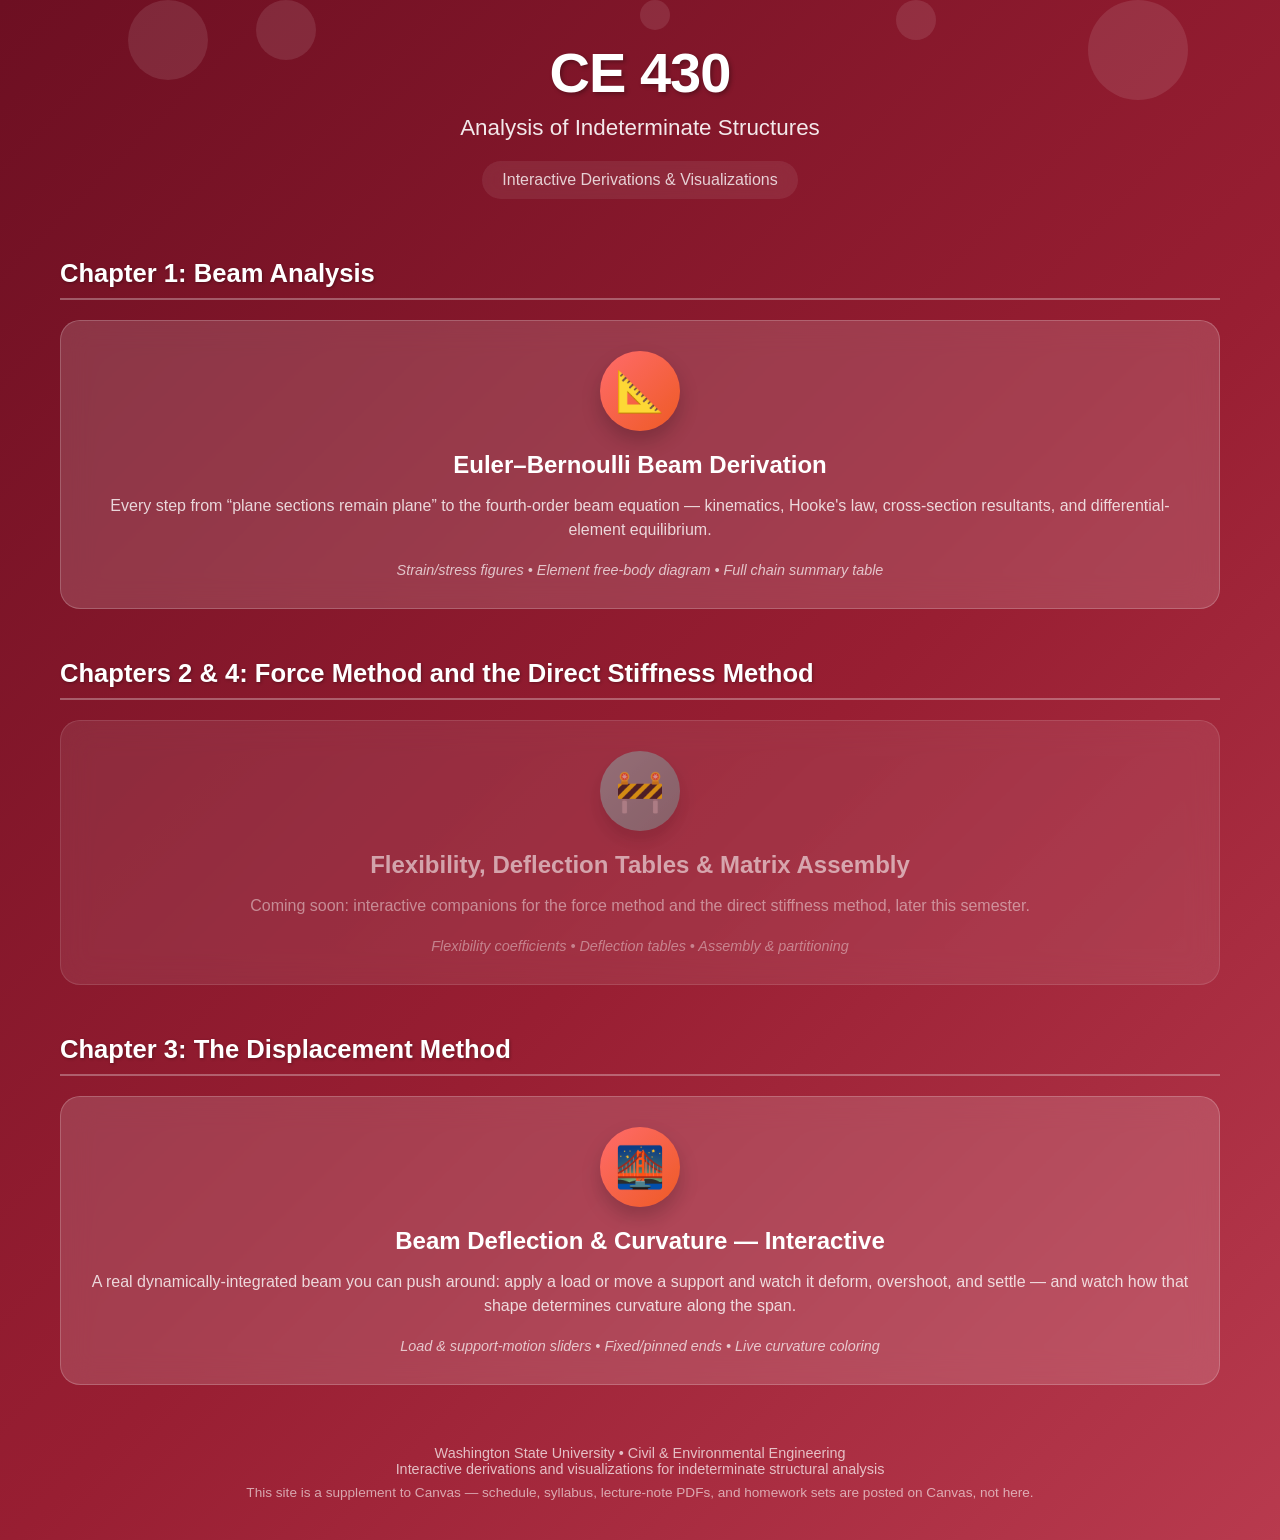
==== commit 72caea3d: "site: replace slope-deflection text page with an interactive beam physics animation Instructor updat" ====
--- a/index.html
+++ b/index.html
@@ -338,17 +338,17 @@
         <div class="chapter-section">
             <h2 class="chapter-title">Chapter 3: The Displacement Method</h2>
             <div class="modules-grid">
-                <!-- Slope-deflection method -->
+                <!-- Beam deflection & curvature: live physics animation -->
                 <div class="module-card" onclick="window.location.href='chapter_3/slope_deflection/index.html'">
-                    <div class="module-icon">🧮</div>
-                    <h3 class="module-title">Slope-Deflection Method</h3>
+                    <div class="module-icon">🌉</div>
+                    <h3 class="module-title">Beam Deflection &amp; Curvature &mdash; Interactive</h3>
                     <p class="module-description">
-                        Member kinematics and sign convention, the slope-deflection equations with
-                        the chord-rotation term, the shear equations, and the 4&times;4 member
-                        stiffness matrix.
+                        A real dynamically-integrated beam you can push around: apply a load or
+                        move a support and watch it deform, overshoot, and settle &mdash; and watch
+                        how that shape determines curvature along the span.
                     </p>
                     <p class="module-topics">
-                        Kinematics figure • [F]=[K][&Delta;] • Fixed-end moments • Procedure summary
+                        Load &amp; support-motion sliders • Fixed/pinned ends • Live curvature coloring
                     </p>
                 </div>
             </div>
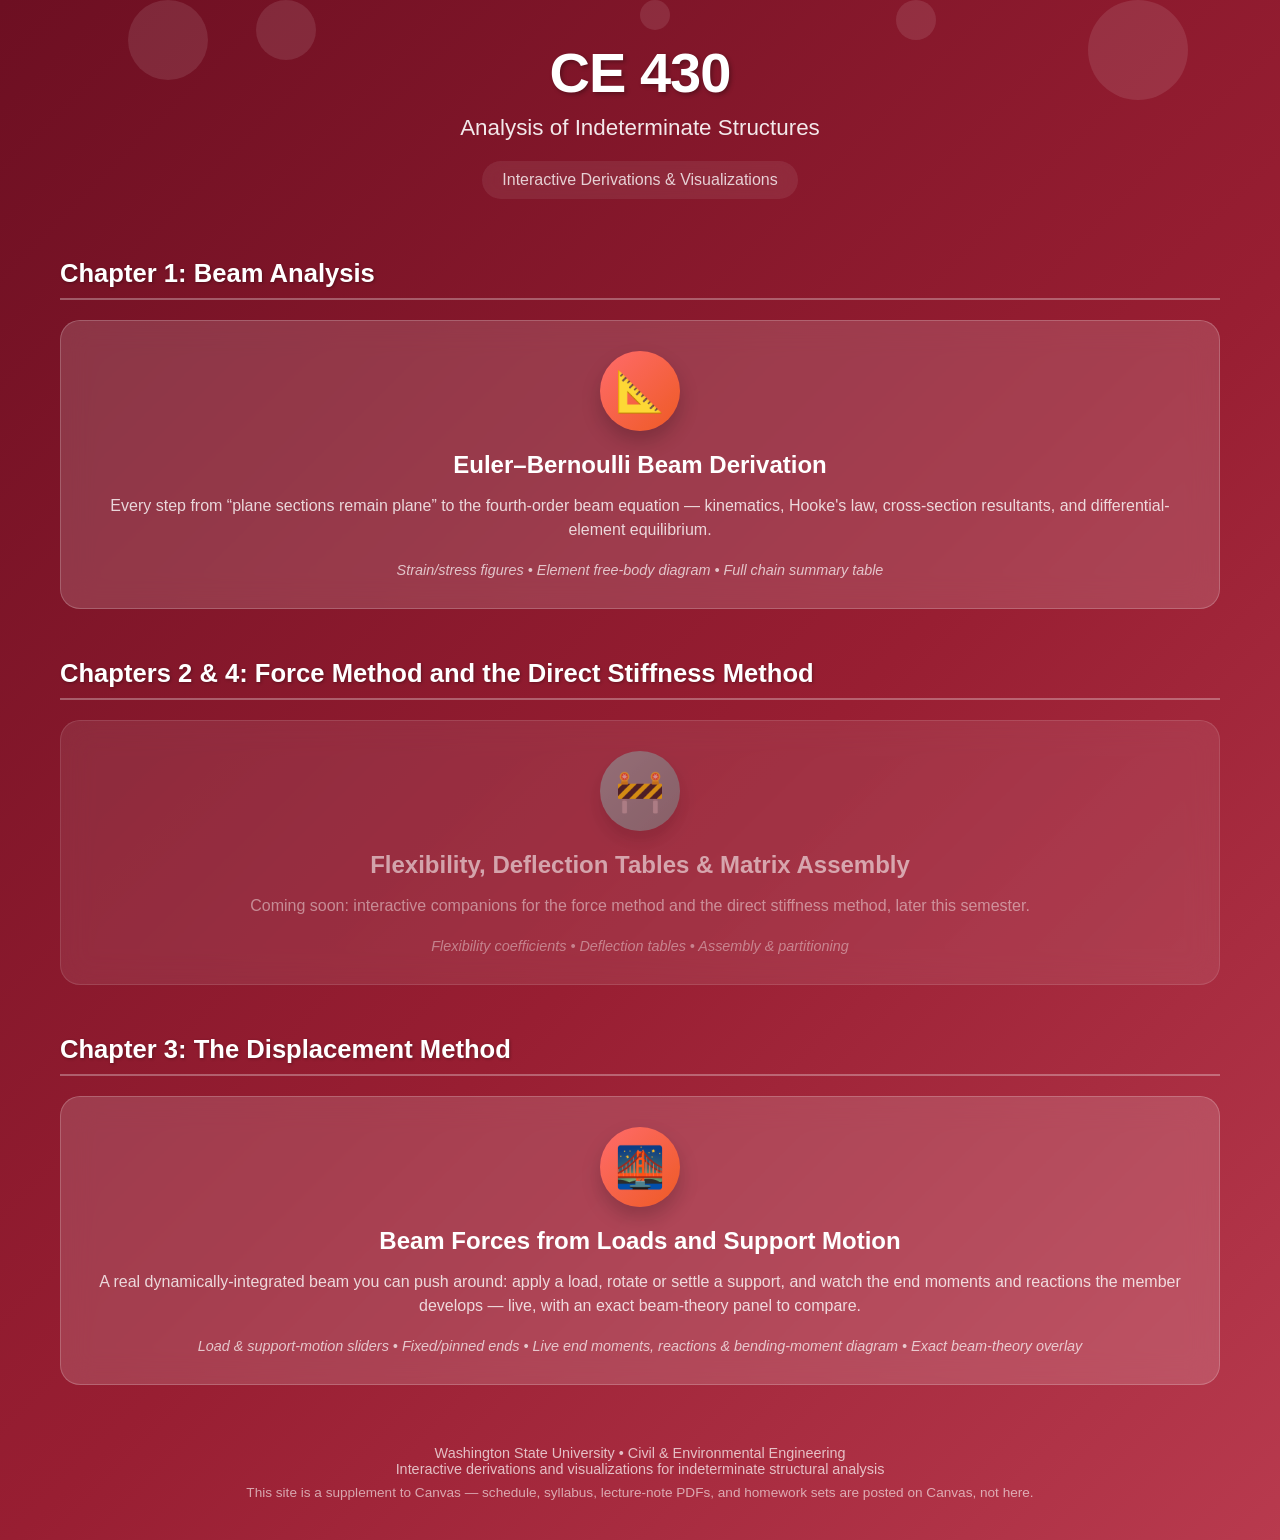
==== commit 800c34d1: "site: forces reframe + beam-theory panel for the beam animation Per instructor: the page shows the f" ====
--- a/index.html
+++ b/index.html
@@ -338,17 +338,18 @@
         <div class="chapter-section">
             <h2 class="chapter-title">Chapter 3: The Displacement Method</h2>
             <div class="modules-grid">
-                <!-- Beam deflection & curvature: live physics animation -->
-                <div class="module-card" onclick="window.location.href='chapter_3/slope_deflection/index.html'">
+                <!-- Beam forces: live physics animation -->
+                <div class="module-card" onclick="window.location.href='chapter_3/beam_forces/index.html'">
                     <div class="module-icon">🌉</div>
-                    <h3 class="module-title">Beam Deflection &amp; Curvature &mdash; Interactive</h3>
+                    <h3 class="module-title">Beam Forces from Loads and Support Motion</h3>
                     <p class="module-description">
-                        A real dynamically-integrated beam you can push around: apply a load or
-                        move a support and watch it deform, overshoot, and settle &mdash; and watch
-                        how that shape determines curvature along the span.
+                        A real dynamically-integrated beam you can push around: apply a load,
+                        rotate or settle a support, and watch the end moments and reactions the
+                        member develops &mdash; live, with an exact beam-theory panel to compare.
                     </p>
                     <p class="module-topics">
-                        Load &amp; support-motion sliders • Fixed/pinned ends • Live curvature coloring
+                        Load &amp; support-motion sliders • Fixed/pinned ends • Live end moments,
+                        reactions &amp; bending-moment diagram • Exact beam-theory overlay
                     </p>
                 </div>
             </div>
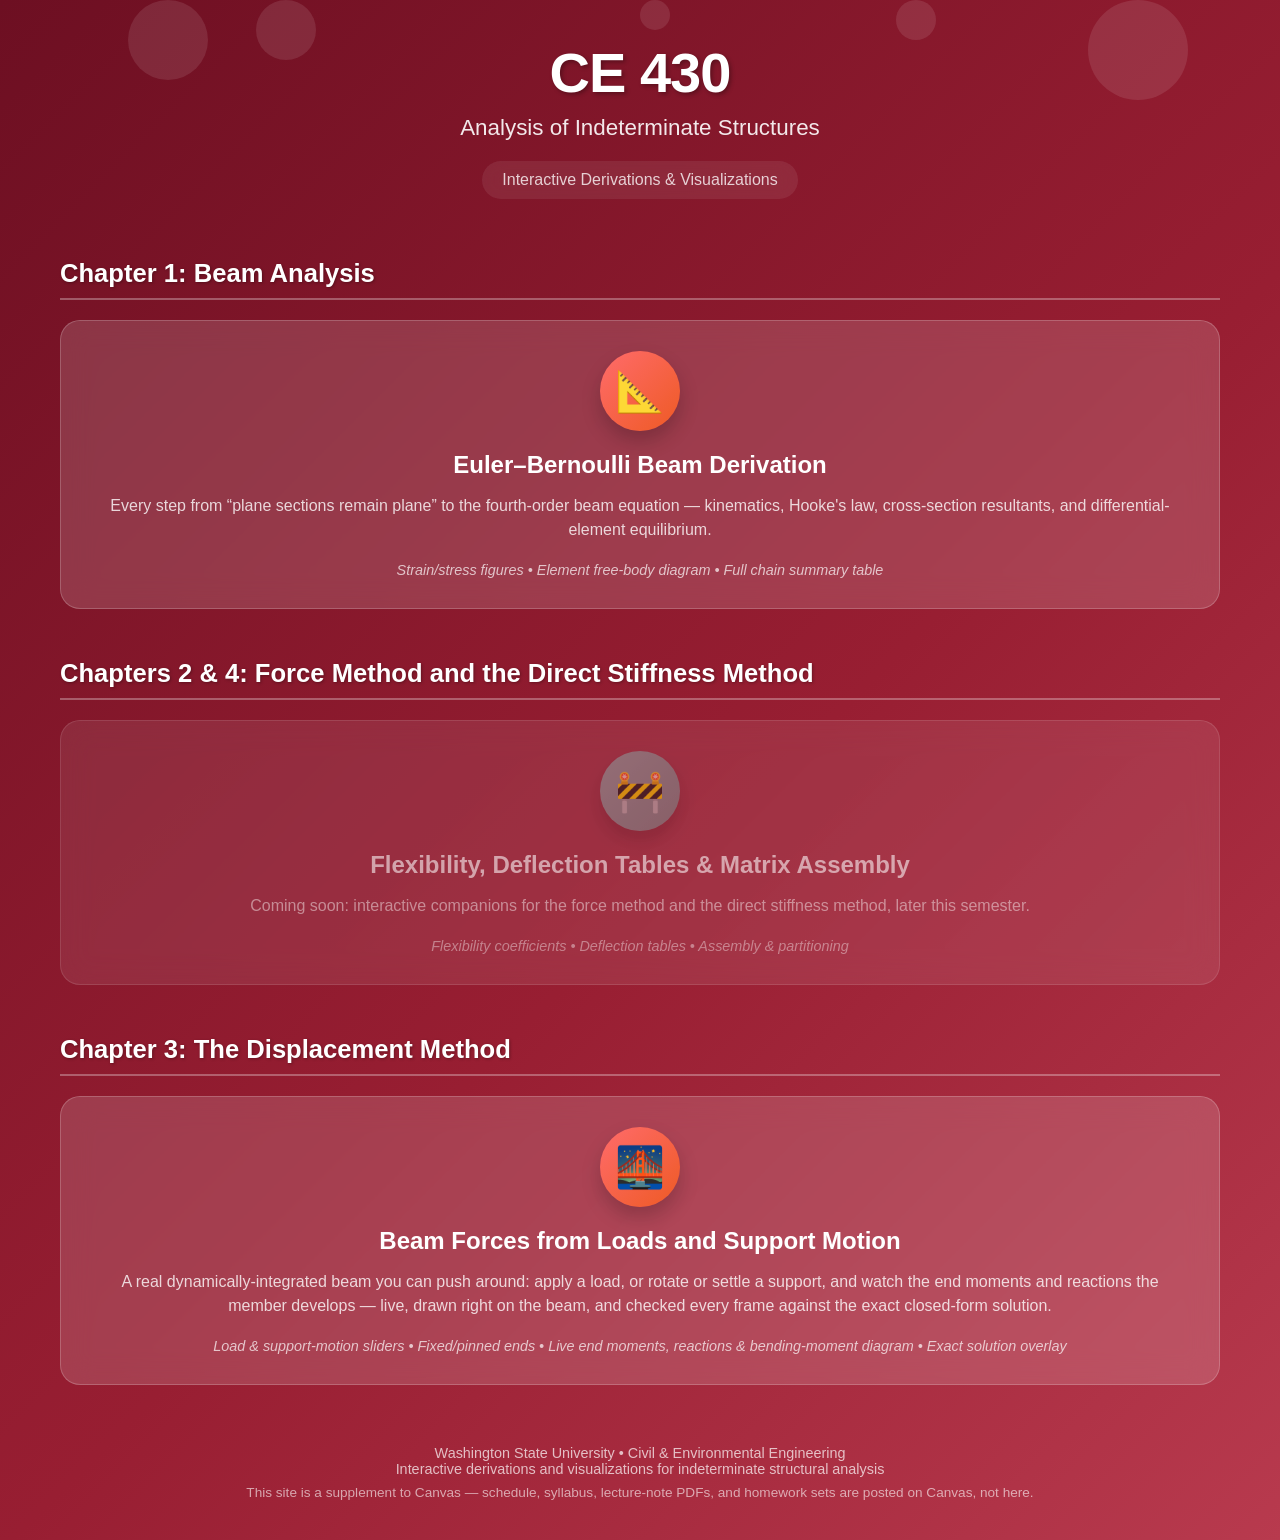
==== commit 334a8950: "site: docs/copy follow-up for the beam-forces reframe Small follow-up on top of 800c34d (the beam-fo" ====
--- a/index.html
+++ b/index.html
@@ -344,12 +344,13 @@
                     <h3 class="module-title">Beam Forces from Loads and Support Motion</h3>
                     <p class="module-description">
                         A real dynamically-integrated beam you can push around: apply a load,
-                        rotate or settle a support, and watch the end moments and reactions the
-                        member develops &mdash; live, with an exact beam-theory panel to compare.
+                        or rotate or settle a support, and watch the end moments and reactions
+                        the member develops &mdash; live, drawn right on the beam, and checked
+                        every frame against the exact closed-form solution.
                     </p>
                     <p class="module-topics">
                         Load &amp; support-motion sliders • Fixed/pinned ends • Live end moments,
-                        reactions &amp; bending-moment diagram • Exact beam-theory overlay
+                        reactions &amp; bending-moment diagram • Exact solution overlay
                     </p>
                 </div>
             </div>
